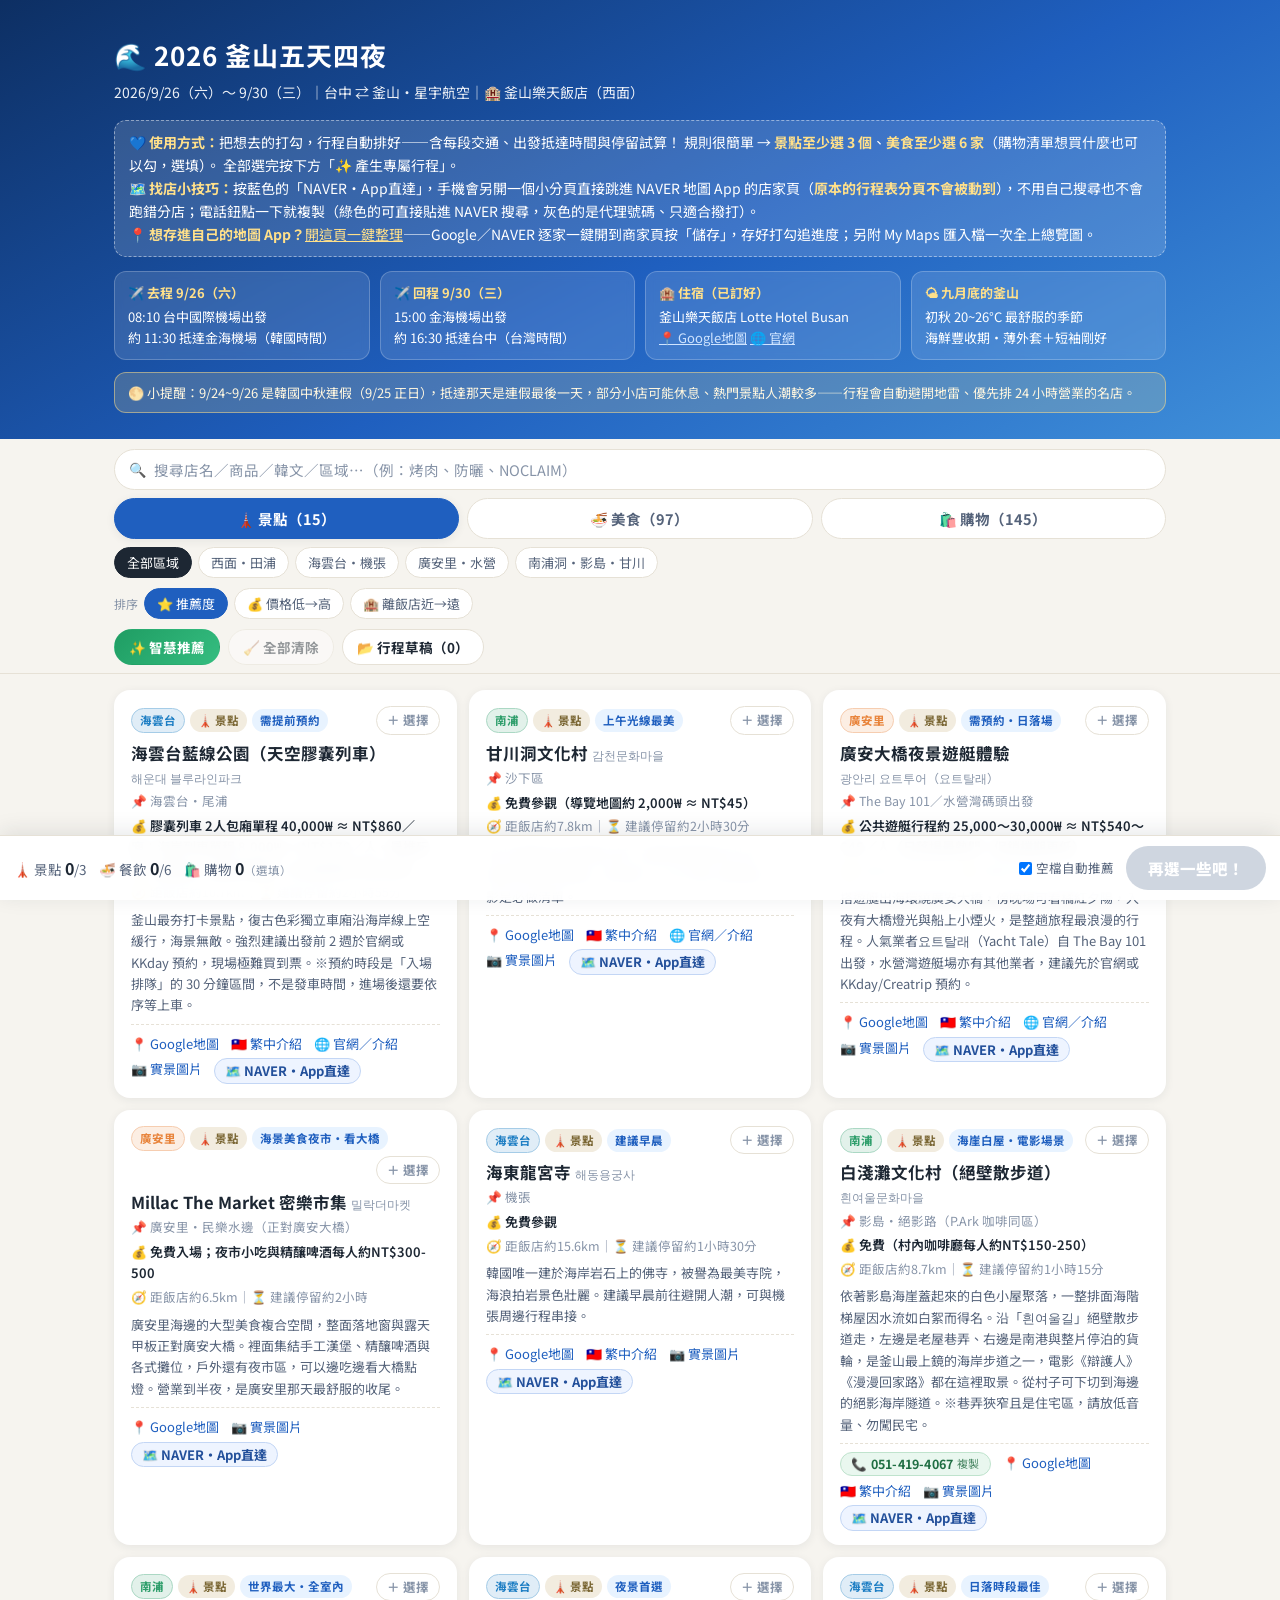
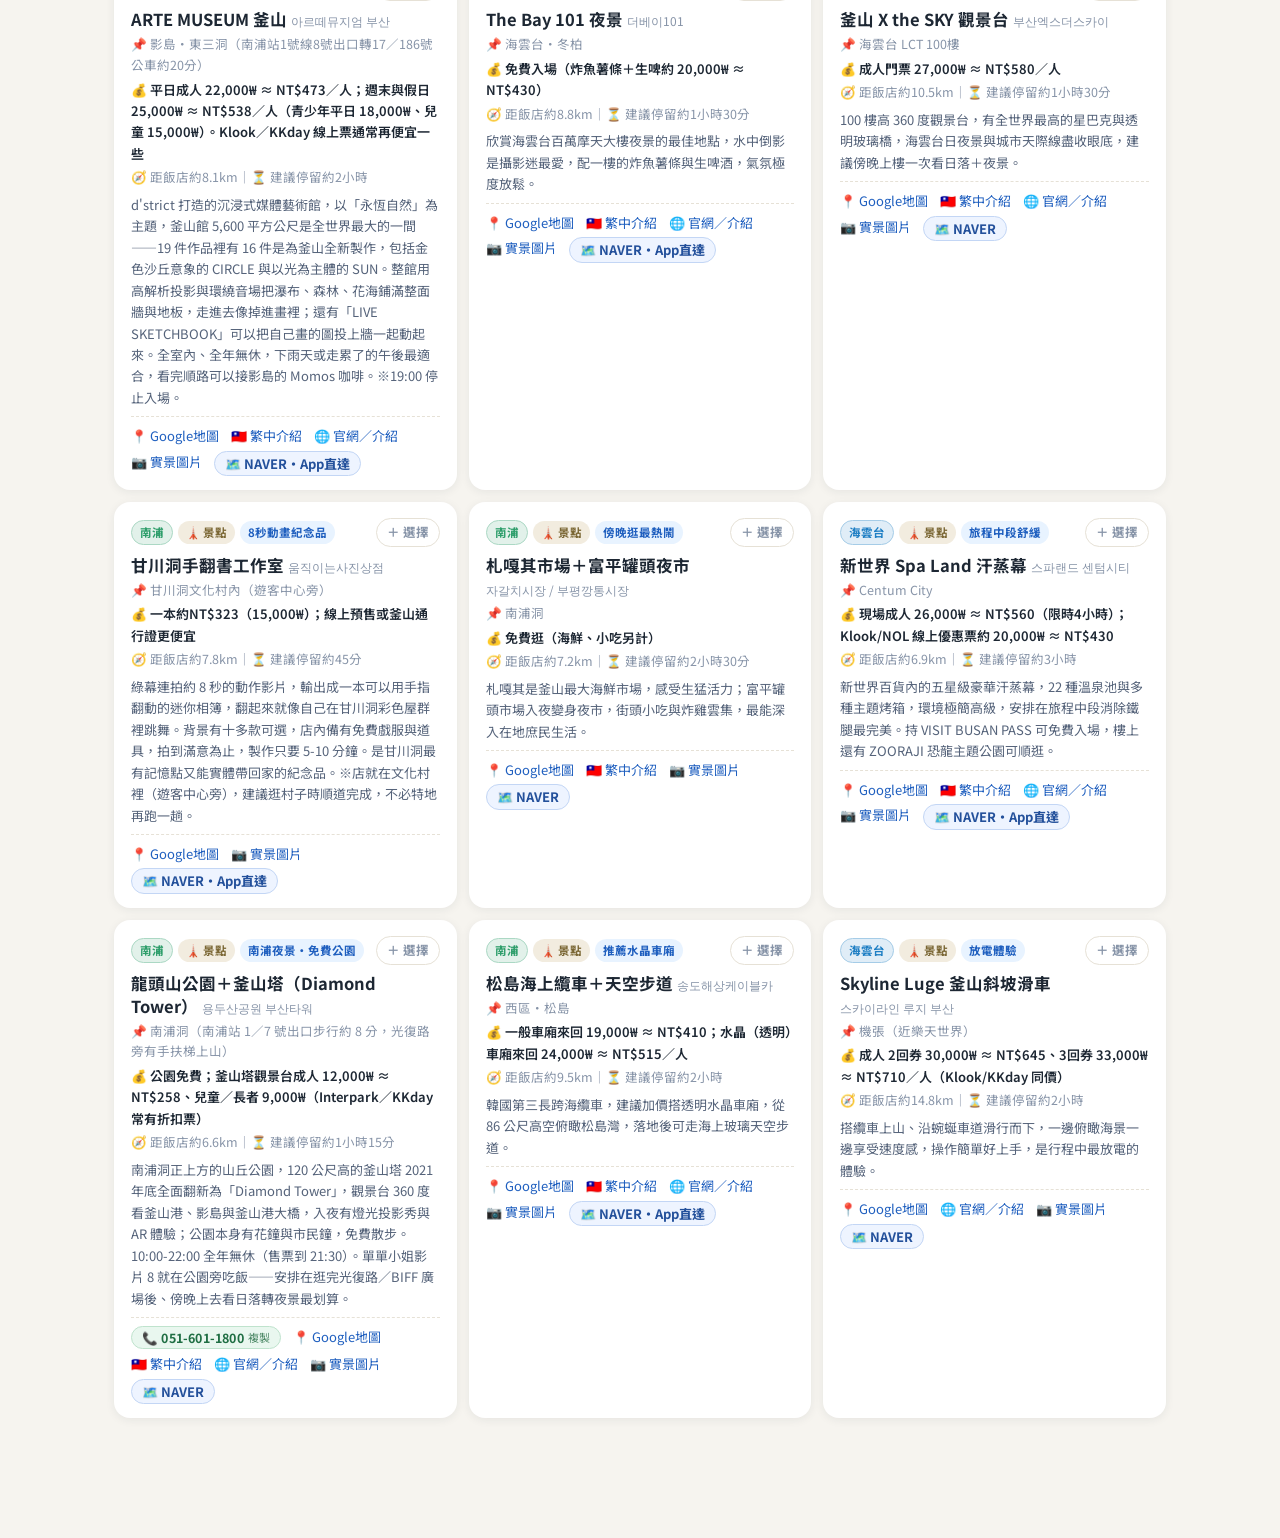
==== index.html @ a5c70f09 "存地圖頁改以「清單存法」為主軸；My Maps CSV 加商家頁直達連結欄 - 使用者實測回饋：My Maps 釘子只是座標點，點開只有資料欄、看不到商家資訊 - Google 區塊重排：A=清單存法" ====
<!DOCTYPE html>
<html lang="zh-Hant">
<head>
<meta charset="UTF-8">
<meta name="viewport" content="width=device-width, initial-scale=1.0, viewport-fit=cover">
<!-- 首頁本身不要被快取，否則手機會一直開到舊版（資源檔靠 ?v= 版本號快取即可） -->
<meta http-equiv="Cache-Control" content="no-cache, no-store, must-revalidate">
<meta http-equiv="Pragma" content="no-cache">
<meta http-equiv="Expires" content="0">
<title>2026 釜山五天四夜｜客製行程規劃</title>
<meta name="description" content="勾選想去的景點與美食，自動排出專屬的釜山五天四夜行程。2026/9/26-9/30，入住釜山樂天飯店。">
<meta property="og:title" content="2026 釜山五天四夜｜客製行程規劃">
<meta property="og:description" content="兩人同行：勾選 3 個以上景點＋6 家以上美食，一鍵產生含交通與時間試算的客製行程表">
<link rel="icon" href="data:image/svg+xml,<svg xmlns=%22http://www.w3.org/2000/svg%22 viewBox=%220 0 100 100%22><text y=%22.9em%22 font-size=%2290%22>🌊</text></svg>">
<link rel="preconnect" href="https://fonts.googleapis.com">
<link rel="preconnect" href="https://fonts.gstatic.com" crossorigin>
<link href="https://fonts.googleapis.com/css2?family=Noto+Sans+TC:wght@400;500;700;900&display=swap" rel="stylesheet">
<link rel="stylesheet" href="assets/style.css?v=20260918a">
</head>
<body>

<!-- ══════════ 勾選頁 ══════════ -->
<div id="pick">
  <header class="hero">
    <div class="wrap">
      <h1>🌊 2026 釜山五天四夜</h1>
      <div class="sub">2026/9/26（六）～ 9/30（三）｜台中 ⇄ 釜山・星宇航空｜🏨 釜山樂天飯店（西面）</div>
      <div class="howto">
        💙 <b>使用方式：</b>把想去的打勾，行程自動排好——含每段交通、出發抵達時間與停留試算！
        規則很簡單 → <b>景點至少選 3 個</b>、<b>美食至少選 6 家</b>（購物清單想買什麼也可以勾，選填）。
        全部選完按下方「✨ 產生專屬行程」。
        <br>🗺️ <b>找店小技巧：</b>按藍色的「NAVER・App直達」，手機會另開一個小分頁直接跳進 NAVER 地圖 App 的店家頁（<b>原本的行程表分頁不會被動到</b>），不用自己搜尋也不會跑錯分店；電話鈕點一下就複製（綠色的可直接貼進 NAVER 搜尋，灰色的是代理號碼、只適合撥打）。
        <br>📍 <b>想存進自己的地圖 App？</b><a href="savelist.html" style="color:#ffe08a;text-decoration:underline">開這頁一鍵整理</a>——Google／NAVER 逐家一鍵開到商家頁按「儲存」，存好打勾追進度；另附 My Maps 匯入檔一次全上總覽圖。
      </div>
      <div class="info-cards">
        <div class="ic"><div class="ic-t">✈️ 去程 9/26（六）</div>08:10 台中國際機場出發<br>約 11:30 抵達金海機場（韓國時間）</div>
        <div class="ic"><div class="ic-t">✈️ 回程 9/30（三）</div>15:00 金海機場出發<br>約 16:30 抵達台中（台灣時間）</div>
        <div class="ic"><div class="ic-t">🏨 住宿（已訂好）</div>釜山樂天飯店 Lotte Hotel Busan<br>
          <a href="https://www.google.com/maps/search/?api=1&query=%EB%A1%AF%EB%8D%B0%ED%98%B8%ED%85%94%20%EB%B6%80%EC%82%B0" target="_blank" rel="noopener">📍 Google地圖</a>
          <a href="https://www.lottehotel.com/busan-hotel/" target="_blank" rel="noopener">🌐 官網</a></div>
        <div class="ic"><div class="ic-t">🌤 九月底的釜山</div>初秋 20~26°C 最舒服的季節<br>海鮮豐收期・薄外套＋短袖剛好</div>
      </div>
      <div class="holiday-banner">🌕 小提醒：9/24~9/26 是韓國中秋連假（9/25 正日），抵達那天是連假最後一天，部分小店可能休息、熱門景點人潮較多——行程會自動避開地雷、優先排 24 小時營業的名店。</div>
    </div>
  </header>

  <div class="controls">
    <div class="wrap">
      <div id="searchrow">
        <span class="s-ico">🔍</span>
        <input id="searchBox" type="text" autocomplete="off" placeholder="搜尋店名／商品／韓文／區域…（例：烤肉、防曬、NOCLAIM）">
        <button id="searchClear" class="s-clear" style="display:none" aria-label="清除搜尋">✕</button>
      </div>
      <div id="tabs"></div>
      <button id="filterToggle" aria-expanded="false">🎛 篩選與排序 ▼</button>
      <div id="filterwrap">
        <div id="subchips"></div>
        <div id="storechips"></div>
        <div id="regionchips"></div>
        <div id="sortrow"></div>
        <div id="toolrow"></div>
      </div>
    </div>
  </div>

  <div class="wrap"><div id="draftpanel"></div></div>

  <main class="wrap">
    <div id="grid"></div>
  </main>

  <div id="bar"></div>
</div>

<!-- ══════════ 結果頁 ══════════ -->
<div id="result" style="display:none">
  <div class="wrap" id="result-inner"></div>
</div>

<script src="assets/data.js?v=20260918a"></script>
<script src="assets/app.js?v=20260918a"></script>
</body>
</html>
---- assets/style.css ----
/* ============================================================
   2026 釜山五天四夜 — 樣式
   ============================================================ */
:root {
  --bg: #f6f4ef;
  --card: #ffffff;
  --ink: #1d2733;
  --ink-2: #55637a;
  --ink-3: #8794a8;
  --line: #e6e1d6;
  --ocean: #1f5fbf;
  --ocean-deep: #10386e;
  --coral: #ff6b5e;
  --sun: #f5a623;
  --ok: #1f9d63;
  --warn: #d24545;
  --radius: 16px;
  --shadow: 0 2px 10px rgba(29, 39, 51, .07);
}
* { box-sizing: border-box; margin: 0; padding: 0; }
html { -webkit-text-size-adjust: 100%; }
body {
  font-family: "Noto Sans TC", "PingFang TC", "Microsoft JhengHei", -apple-system, sans-serif;
  background: var(--bg); color: var(--ink);
  line-height: 1.65; font-size: 15px;
}
a { color: var(--ocean); text-decoration: none; }
a:hover { text-decoration: underline; }
button { font-family: inherit; cursor: pointer; }
small { color: var(--ink-3); font-weight: 400; }

.wrap { max-width: 1080px; margin: 0 auto; padding: 0 14px; }

/* ── Hero ───────────────────────── */
.hero {
  background: linear-gradient(152deg, #0d2f63 0%, #1f5fbf 55%, #3f8fd9 100%);
  color: #fff; padding: 34px 0 26px; position: relative; overflow: hidden;
}
.hero::after {
  content: ''; position: absolute; inset: auto -10% -55% -10%; height: 90px;
  background: radial-gradient(60% 100% at 50% 0, rgba(255,255,255,.16), transparent 70%);
}
.hero h1 { font-size: 26px; letter-spacing: 1px; margin-bottom: 4px; }
.hero .sub { opacity: .92; font-size: 14px; margin-bottom: 16px; }
.hero .howto {
  background: rgba(255,255,255,.14); border: 1px dashed rgba(255,255,255,.45);
  border-radius: 12px; padding: 10px 14px; font-size: 14px; margin-bottom: 14px;
}
.hero .howto b { color: #ffe08a; }
.info-cards { display: grid; grid-template-columns: repeat(auto-fit, minmax(215px, 1fr)); gap: 10px; }
.ic {
  background: rgba(255,255,255,.12); border: 1px solid rgba(255,255,255,.22);
  border-radius: 12px; padding: 10px 13px; font-size: 13px; backdrop-filter: blur(4px);
}
.ic .ic-t { font-weight: 700; font-size: 13px; color: #ffe08a; margin-bottom: 2px; }
.ic a { color: #cfe4ff; text-decoration: underline; }
.holiday-banner {
  margin-top: 12px; background: rgba(255, 224, 138, .18); border: 1px solid rgba(255, 224, 138, .5);
  border-radius: 12px; padding: 9px 13px; font-size: 13px; color: #fff7e0;
}

/* ── Tabs / Chips ───────────────── */
.controls { position: sticky; top: 0; z-index: 30; background: var(--bg); padding: 10px 0 8px; border-bottom: 1px solid var(--line); }
#tabs { display: flex; gap: 8px; margin-bottom: 8px; }
.tab {
  flex: 1; border: 1.5px solid var(--line); background: var(--card); border-radius: 999px;
  padding: 9px 8px; font-size: 14.5px; font-weight: 700; color: var(--ink-2); transition: .15s;
}
.tab.on { background: var(--ocean); border-color: var(--ocean); color: #fff; box-shadow: var(--shadow); }
#subchips, #regionchips { display: flex; gap: 6px; overflow-x: auto; padding-bottom: 4px; scrollbar-width: none; }
#subchips::-webkit-scrollbar, #regionchips::-webkit-scrollbar { display: none; }
/* 門市列：換行全顯示（預設前 8 間＋更多門市展開），不再橫向捲動 */
#storechips { display: flex; flex-wrap: wrap; gap: 6px; padding-bottom: 4px; margin-top: 6px; align-items: center; }
#storechips .sortlab { flex: none; }
.chip.stc.on { background: var(--ocean); border-color: var(--ocean); color: #fff; }
.chip.stc.more { border-style: dashed; color: var(--ocean); background: #f2f7ff; }

/* 篩選摺疊鈕：桌面隱藏（篩選列全展開）、手機顯示 */
#filterToggle { display: none; }

/* 關鍵字搜尋框 */
#searchrow {
  display: flex; align-items: center; gap: 8px; margin-bottom: 8px;
  background: var(--card); border: 1.5px solid var(--line); border-radius: 999px; padding: 8px 14px;
}
#searchrow:focus-within { border-color: var(--ocean); box-shadow: 0 0 0 3px rgba(31,95,191,.12); }
#searchrow .s-ico { flex: none; font-size: 14px; }
#searchBox { flex: 1; border: none; outline: none; background: transparent; font-family: inherit; font-size: 14.5px; color: var(--ink); min-width: 0; }
#searchBox::placeholder { color: var(--ink-3); }
.s-clear { flex: none; border: none; background: #eef1f6; border-radius: 999px; width: 24px; height: 24px; font-size: 12px; color: var(--ink-2); line-height: 1; }
.s-clear:hover { background: var(--warn); color: #fff; }
#regionchips { margin-top: 6px; }
.chip {
  white-space: nowrap; border: 1px solid var(--line); background: var(--card); color: var(--ink-2);
  border-radius: 999px; padding: 5px 12px; font-size: 13px; transition: .15s;
}
.chip.on { background: var(--ink); color: #fff; border-color: var(--ink); }
.chip.rg.on { background: var(--c, var(--ink)); border-color: var(--c, var(--ink)); }

/* ── 卡片 ───────────────────────── */
#grid { display: grid; grid-template-columns: repeat(auto-fill, minmax(300px, 1fr)); gap: 12px; padding: 16px 0 120px; }
.empty { grid-column: 1/-1; text-align: center; color: var(--ink-3); padding: 40px 0; }
.card {
  background: var(--card); border: 2px solid transparent; border-radius: var(--radius);
  padding: 14px 15px 12px; box-shadow: var(--shadow); cursor: pointer; transition: .16s;
  position: relative;
}
.card:hover { transform: translateY(-2px); box-shadow: 0 6px 18px rgba(29,39,51,.12); }
.card.on { border-color: var(--coral); background: #fff8f4; }
.card h3 { font-size: 16.5px; margin: 7px 0 2px; line-height: 1.4; }
.card h3 small { font-size: 12px; display: inline-block; }
.card .desc { font-size: 13px; color: var(--ink-2); margin: 6px 0 4px; }
.card-head { display: flex; flex-wrap: wrap; gap: 5px; align-items: center; }
.tick {
  margin-left: auto; font-size: 12.5px; font-weight: 700; color: var(--ink-3);
  border: 1.5px solid var(--line); padding: 3px 10px; border-radius: 999px; transition: .15s;
}
.card.on .tick { background: var(--coral); border-color: var(--coral); color: #fff; }
.badge {
  display: inline-block; font-size: 11.5px; font-weight: 700; padding: 2px 8px; border-radius: 999px;
  background: #eef1f6; color: var(--ink-2);
}
.badge.cluster { background: color-mix(in srgb, var(--c) 14%, #fff); color: var(--c); border: 1px solid color-mix(in srgb, var(--c) 40%, #fff); }
.badge.cat { background: #f2ecdf; color: #7a6633; }
.badge.tag { background: #e8f3ff; color: #1f5fbf; }
.badge.ok { background: #e6f6ee; color: var(--ok); }
.badge.note { background: #fff4e0; color: #a06b12; }
.badge.warn { background: #fdeaea; color: var(--warn); }
.badge.sug { background: #fff1d6; color: #9a6b00; border: 1px dashed #d9a94b; }
.badge.free { background: #e6f6ee; color: var(--ok); }
.meta { font-size: 13px; color: var(--ink); margin-top: 3px; font-weight: 600; }
.meta.sub { color: var(--ink-3); font-weight: 400; font-size: 12.5px; }
.links { display: flex; flex-wrap: wrap; gap: 4px 12px; margin-top: 8px; padding-top: 8px; border-top: 1px dashed var(--line); font-size: 13px; }

/* ── 底部固定列 ─────────────────── */
#bar {
  position: fixed; left: 0; right: 0; bottom: 0; z-index: 50;
  background: rgba(255,255,255,.96); backdrop-filter: blur(8px);
  border-top: 1px solid var(--line); box-shadow: 0 -4px 20px rgba(29,39,51,.10);
  padding: 10px 14px calc(10px + env(safe-area-inset-bottom));
  display: flex; flex-wrap: wrap; gap: 8px 14px; align-items: center; justify-content: space-between;
}
.bar-counts { display: flex; gap: 12px; font-size: 13.5px; color: var(--ink-2); flex-wrap: wrap; }
.cnt b { font-size: 16px; color: var(--ink); }
.cnt.ok { color: var(--ok); } .cnt.ok b { color: var(--ok); }
.cnt.opt i { font-style: normal; font-size: 11.5px; color: var(--ink-3); }
.bar-actions { display: flex; align-items: center; gap: 12px; margin-left: auto; }
.af { font-size: 12.5px; color: var(--ink-2); display: flex; align-items: center; gap: 4px; white-space: nowrap; }
.gen {
  background: linear-gradient(135deg, var(--coral), #ff8f5e); color: #fff; border: none;
  font-size: 15.5px; font-weight: 800; padding: 11px 22px; border-radius: 999px;
  box-shadow: 0 4px 14px rgba(255,107,94,.4); transition: .15s;
}
.gen:disabled { background: #cfd6e0; box-shadow: none; cursor: not-allowed; }
.gen:not(:disabled):hover { transform: translateY(-1px); }

/* ── 結果頁 ─────────────────────── */
#result { padding-bottom: 60px; }
.r-head { padding: 26px 0 6px; }
.r-head h1 { font-size: 24px; margin: 10px 0 2px; }
.r-sub { color: var(--ink-2); font-size: 14px; margin-bottom: 14px; }
.back {
  background: var(--card); border: 1.5px solid var(--line); border-radius: 999px;
  padding: 7px 16px; font-size: 13.5px; font-weight: 700; color: var(--ink-2);
}
.share-note { margin-top: 8px; font-size: 13px; color: var(--ocean); background: #e8f3ff; border-radius: 10px; padding: 7px 12px; display: inline-block; }
.summary-cards { display: grid; grid-template-columns: repeat(auto-fit, minmax(220px, 1fr)); gap: 10px; margin-bottom: 12px; }
.sc { background: var(--card); border-radius: 12px; box-shadow: var(--shadow); padding: 12px 14px; font-size: 13px; color: var(--ink-2); }
.sc .sc-t { font-weight: 800; color: var(--ink); margin-bottom: 3px; }
.sc.cost { background: linear-gradient(135deg, #10386e, #1f5fbf); color: #dbe9ff; }
.sc.cost .sc-t { color: #ffe08a; }
.sc.cost .big { font-size: 24px; font-weight: 800; color: #fff; }
.sc.cost .sub { font-size: 12px; opacity: .85; }
.ov-wrap { font-size: 13px; background: var(--card); border-radius: 12px; padding: 10px 14px; box-shadow: var(--shadow); margin-bottom: 12px; }
.ov { display: inline-block; margin: 2px 8px 2px 0; color: var(--ink-2); }
.ov.in { color: var(--ok); }
.ov.out { color: #a06b12; }
.r-actions { display: flex; flex-wrap: wrap; gap: 8px; margin: 4px 0 18px; }
.r-actions button {
  border: none; border-radius: 999px; padding: 10px 18px; font-size: 14px; font-weight: 700;
  background: var(--ink); color: #fff; box-shadow: var(--shadow); transition: .15s;
}
.r-actions button:nth-child(2) { background: var(--ocean); }
.r-actions button:nth-child(3) { background: var(--card); color: var(--ink); border: 1.5px solid var(--line); }
.r-actions button.done { background: var(--ok); }
.r-actions a.r-abtn {
  border-radius: 999px; padding: 10px 18px; font-size: 14px; font-weight: 700;
  background: #e8f9ef; color: #0b8a43; border: 1.5px solid #b5e6c8; box-shadow: var(--shadow);
}
.r-actions a.r-abtn:hover { text-decoration: none; background: #d8f3e3; }

.day { background: var(--card); border-radius: var(--radius); box-shadow: var(--shadow); padding: 18px; margin-bottom: 18px; border-top: 5px solid var(--c, var(--ocean)); }
.day-head { display: flex; gap: 14px; align-items: center; margin-bottom: 10px; flex-wrap: wrap; }
.day-swap { margin-left: auto; display: flex; align-items: center; gap: 6px; flex-wrap: wrap; }
.day-swap > span { font-size: 11.5px; color: var(--ink-3); white-space: nowrap; }
.day-swap button {
  border: 1px solid var(--line); background: #fff; color: var(--ink-2); cursor: pointer;
  border-radius: 999px; padding: 5px 11px; font-size: 12px; font-weight: 700; white-space: nowrap;
  display: inline-flex; align-items: center; gap: 5px; line-height: 1.2;
}
.day-swap button small { font-weight: 500; font-size: 11px; color: var(--ink-3); }
.day-swap button:hover { border-color: var(--c, var(--ocean)); color: var(--c, var(--ocean)); background: #f7fbff; }
.day-swap button:hover small { color: inherit; opacity: .75; }
@media (max-width: 640px) {
  .day-swap { margin-left: 0; width: 100%; }
  .day-swap button { padding: 7px 13px; }      /* 手機加大點擊面積 */
  .day-swap button small { display: none; }
}
@media print { .day-swap { display: none; } }
.day-no {
  background: var(--c, var(--ocean)); color: #fff; font-weight: 800; border-radius: 12px;
  padding: 8px 12px; font-size: 15px; white-space: nowrap;
}
.day-head h2 { font-size: 18px; line-height: 1.35; }
.day-cl { font-size: 12.5px; color: var(--ink-3); }
.tip { background: #f4f7fb; border-radius: 10px; padding: 8px 12px; font-size: 12.8px; color: var(--ink-2); margin: 8px 0; }
.tip.holiday { background: #fff7e0; color: #8a6200; }
.tip.customs { background: #fdeaea; color: #8c2f2f; }
.timeline { margin-top: 6px; }
.entry { display: flex; gap: 12px; padding: 11px 0; border-bottom: 1px dashed var(--line); }
.entry:last-child { border-bottom: none; }
.entry .t { min-width: 64px; text-align: center; }
.clock { display: block; font-weight: 800; font-size: 14.5px; color: var(--c, var(--ocean)); }
.slotlab { display: block; font-size: 11px; color: var(--ink-3); }
.entry.fixed .e-name { color: var(--ink-2); }
.e-name { font-weight: 700; font-size: 15px; }
.e-meta { font-size: 13px; color: var(--ink-2); margin-top: 2px; }
.e-meta.sub { color: var(--ink-3); font-size: 12.5px; }
.e-desc { font-size: 12.8px; color: var(--ink-2); margin-top: 3px; }
.e-body { flex: 1; }
.e-body .links { margin-top: 6px; padding-top: 6px; }
.backup { background: #faf7ef; border: 1px dashed #d9cfae; border-radius: 12px; padding: 10px 13px; font-size: 13px; margin-top: 10px; }
.bk-item { padding: 6px 0; border-bottom: 1px dashed var(--line); }
.bk-item:last-child { border-bottom: none; }
.bk-item .links { border-top: none; padding-top: 2px; margin-top: 2px; }

.shoplist { background: var(--card); border-radius: var(--radius); box-shadow: var(--shadow); padding: 18px; margin-bottom: 18px; border-top: 5px solid var(--sun); }
.shoplist h2 { font-size: 18px; margin-bottom: 6px; }
.shoplist .hint { font-size: 12.8px; color: var(--ink-2); background: #f4f7fb; border-radius: 10px; padding: 8px 12px; margin-bottom: 8px; }
.shop-group h3 { font-size: 14.5px; margin: 12px 0 4px; color: var(--ocean-deep); }
.shop-item { display: flex; flex-wrap: wrap; justify-content: space-between; gap: 4px 14px; padding: 8px 0; border-bottom: 1px dashed var(--line); font-size: 14px; }
.shop-item .links { border-top: none; padding-top: 2px; margin-top: 2px; }
.r-foot { margin-top: 4px; }

/* ── RWD ────────────────────────── */
@media (max-width: 640px) {
  .hero h1 { font-size: 22px; }
  #grid { grid-template-columns: 1fr; }
  .bar-actions { width: 100%; justify-content: space-between; margin-left: 0; }
  .entry .t { min-width: 54px; }
  .day { padding: 14px; }

  /* 手機：置頂區只留「搜尋＋分頁＋篩選鈕」，篩選列收進抽屜 */
  .tab { font-size: 13px; padding: 8px 4px; white-space: nowrap; }
  #filterToggle {
    display: block; width: 100%; margin-top: 8px;
    border: 1.5px solid var(--line); background: var(--card); border-radius: 999px;
    padding: 8px 12px; font-size: 13.5px; font-weight: 700; color: var(--ink-2); text-align: center;
  }
  .controls.fopen #filterToggle { background: var(--ink); border-color: var(--ink); color: #fff; }
  #filterwrap { display: none; }
  .controls.fopen #filterwrap { display: block; padding-top: 4px; }

  /* 手機：門市列恢復單行手指滑動（觸控滑動很順，不佔畫面） */
  #storechips { flex-wrap: nowrap; overflow-x: auto; scrollbar-width: none; }
  #storechips::-webkit-scrollbar { display: none; }
  #searchrow { padding: 7px 12px; }
}

/* ── v3：排序列 ─────────────────── */
#sortrow { display: flex; align-items: center; gap: 6px; overflow-x: auto; margin-top: 6px; padding-bottom: 2px; scrollbar-width: none; }
#sortrow::-webkit-scrollbar { display: none; }
.sortlab { font-size: 12px; color: var(--ink-3); white-space: nowrap; }
.chip.sort.on { background: var(--ocean); border-color: var(--ocean); color: #fff; }

/* ── v4：工具列（智慧推薦／全部清除／草稿） ── */
#toolrow { display: flex; gap: 8px; flex-wrap: wrap; margin-top: 8px; }
.tool {
  border: 1.5px solid var(--line); background: var(--card); color: var(--ink);
  border-radius: 999px; padding: 7px 14px; font-size: 13.5px; font-weight: 700; transition: .15s;
}
.tool:hover:not(:disabled) { transform: translateY(-1px); box-shadow: var(--shadow); }
.tool.go { background: linear-gradient(135deg, #1f9d63, #35bd80); border-color: transparent; color: #fff; }
.tool.on { background: var(--ink); border-color: var(--ink); color: #fff; }
.tool:disabled { opacity: .45; cursor: not-allowed; }

/* ── v4：同品牌分店提示 ───────────── */
.branchline { color: #1f7fc4 !important; background: #eef6fd; border-radius: 8px; padding: 3px 8px; margin-top: 4px; }
.warnline { color: #8a6200; background: #fff7e0; border-radius: 8px; padding: 3px 8px; margin-top: 4px; font-size: 12.3px; }

/* ── v4：行程草稿面板 ─────────────── */
#draftpanel { margin-top: 12px; }
.draft-wrap { background: var(--card); border-radius: var(--radius); box-shadow: var(--shadow); padding: 12px 14px; border-left: 4px solid var(--ocean); }
.draft-head { display: flex; align-items: center; gap: 10px; flex-wrap: wrap; margin-bottom: 6px; }
.d-hint { font-size: 11.5px; color: var(--ink-3); flex: 1 1 240px; }
.draft { display: flex; align-items: center; gap: 10px; flex-wrap: wrap; padding: 9px 0; border-top: 1px dashed var(--line); }
.draft.on { background: #f2f8ff; border-radius: 10px; padding-left: 8px; padding-right: 8px; }
.d-main { flex: 1 1 220px; font-size: 14px; }
.d-main small { color: var(--ink-3); font-size: 11.5px; margin-left: 4px; }
.d-sum { font-size: 12.3px; color: var(--ink-2); margin-top: 2px; }
.d-act { display: flex; gap: 5px; flex-wrap: wrap; }
.d-empty { font-size: 12.8px; color: var(--ink-3); padding: 10px 0 4px; }
.mini {
  border: 1.5px solid var(--line); background: #fff; color: var(--ink-2);
  border-radius: 999px; padding: 4px 11px; font-size: 12.3px; font-weight: 700; transition: .15s;
}
.mini:hover { border-color: var(--ocean); color: var(--ocean); }
.mini.go { background: var(--ocean); border-color: var(--ocean); color: #fff; }
.mini.del:hover { border-color: var(--warn); color: var(--warn); }

/* ── v4：浮動提示 ───────────────── */
#toast {
  position: fixed; left: 50%; bottom: 96px; transform: translate(-50%, 14px);
  background: rgba(24, 33, 46, .95); color: #fff; font-size: 13.5px; font-weight: 600;
  padding: 11px 18px; border-radius: 12px; max-width: min(560px, calc(100vw - 28px));
  box-shadow: 0 8px 28px rgba(0,0,0,.28); z-index: 80; text-align: center;
  opacity: 0; pointer-events: none; transition: opacity .2s, transform .2s;
}
#toast.show { opacity: 1; transform: translate(-50%, 0); }

/* ── v3：時間軸交通／自由時間／回飯店列 ── */
.entry.trans, .entry.free { padding: 4px 0; border-bottom: none; }
.trans-body, .free-body { font-size: 12.5px; color: var(--ink-2); background: #eef4fb; border-radius: 9px; padding: 5px 10px; }
.trans-body b { color: var(--ocean-deep); font-weight: 700; }
.free-body { background: #eff8f1; color: #2c7a52; }
.clock.sm { display: block; font-size: 12.5px; font-weight: 700; color: var(--ink-3); }
.entry.hotelend .e-name { color: var(--ink-2); }
.stay { color: #8a6200; background: #fff4d6; border-radius: 999px; padding: 1px 8px; font-size: 11.5px; font-weight: 700; white-space: nowrap; }

/* ── v3：行程內採購站 ───────────── */
.entry.storestop .e-body { background: #fffaf0; border: 1px dashed #e3c98b; border-radius: 12px; padding: 9px 12px; }
.store-items { display: flex; flex-wrap: wrap; gap: 4px 8px; margin-top: 6px; }
.store-items span, .store-items button.pi { font-size: 12.5px; color: var(--ink-2); background: #fff; border: 1px solid var(--line); border-radius: 8px; padding: 2px 8px; }
.store-items button.pi { cursor: pointer; font-family: inherit; line-height: 1.5; transition: .12s; }
.store-items button.pi:hover { border-color: var(--ocean); color: var(--ocean); }
.store-items button.pi.on { background: var(--ocean); border-color: var(--ocean); color: #fff; }
.pi-panel { margin-top: 6px; }
.pi-card { background: #fff; border: 1px solid #cfe0f2; border-left: 4px solid var(--ocean); border-radius: 10px; padding: 9px 12px; font-size: 12.8px; line-height: 1.7; color: var(--ink-2); }
.pi-head { display: flex; flex-wrap: wrap; align-items: center; gap: 6px; font-size: 13.5px; color: var(--ink); }
.pi-price { color: #8a5a00; font-weight: 700; margin-top: 2px; }
.pi-buy { color: var(--ink-3); font-size: 12px; }
.pi-card .links { margin-top: 5px; }
@media print { .pi-panel { display: none !important; } .store-items button.pi { border-color: #ccc; color: #333; background: #fff; } }
.store-note { font-size: 12px; color: #a06b12; margin-top: 5px; }
.store-b { margin-top: 10px; padding-top: 8px; border-top: 1px dashed #e3c98b; }
.store-b:first-of-type { margin-top: 4px; padding-top: 0; border-top: none; }
.store-b > b { font-size: 14px; }

/* ── v3：版本列 ─────────────────── */
.ver-wrap { font-size: 13px; background: var(--card); border-radius: 12px; padding: 10px 14px; box-shadow: var(--shadow); margin-bottom: 12px; }
.ver { display: inline-flex; align-items: center; gap: 6px; margin: 3px 8px 3px 0; border: 1.5px solid var(--line); border-radius: 999px; padding: 4px 11px; cursor: pointer; color: var(--ink-2); background: #fff; transition: .15s; }
.ver small { color: var(--ink-3); font-size: 11px; }
.ver.on { border-color: var(--ocean); background: #e8f3ff; color: var(--ocean-deep); }
.ver .vx, .ver .vr { font-style: normal; font-size: 11px; color: var(--ink-3); padding: 0 2px; }
.ver .vx:hover { color: var(--warn); }
.ver .vr:hover { color: var(--ocean); }
.ver-hint { font-size: 11.5px; color: var(--ink-3); display: block; margin-top: 4px; }

/* ── v3：Google 試算表彈窗 ──────── */
.modal-mask { position: fixed; inset: 0; background: rgba(20, 28, 40, .5); z-index: 90; overflow: auto; padding: 16px; }
.modal { background: var(--card); max-width: 600px; margin: 6vh auto; border-radius: 16px; padding: 20px; position: relative; box-shadow: 0 12px 40px rgba(0, 0, 0, .25); }
.modal h3 { margin-bottom: 8px; }
.m-close { position: absolute; top: 12px; right: 14px; border: none; background: #eef1f6; border-radius: 999px; width: 30px; height: 30px; font-size: 14px; }
.m-hint { font-size: 13px; color: var(--ink-2); margin: 8px 0 6px; }
.m-btn { border: 1.5px solid var(--line); background: #fff; border-radius: 999px; padding: 8px 16px; font-size: 13.5px; font-weight: 700; color: var(--ink); margin-top: 4px; }
.m-btn.go { background: var(--ok); border-color: var(--ok); color: #fff; }
.m-btn.done { background: var(--ok); border-color: var(--ok); color: #fff; }
.m-row { display: flex; gap: 8px; flex-wrap: wrap; }
.modal input { width: 100%; border: 1.5px solid var(--line); border-radius: 10px; padding: 9px 12px; font-size: 13px; margin-top: 4px; font-family: inherit; }
.modal hr { border: none; border-top: 1px dashed var(--line); margin: 14px 0; }
.modal details { margin-top: 10px; font-size: 13px; }
.modal summary { cursor: pointer; font-weight: 700; color: var(--ocean-deep); }
.modal ol { padding-left: 20px; margin: 8px 0; color: var(--ink-2); font-size: 12.8px; }
.modal pre { background: #10233f; color: #cfe4ff; border-radius: 10px; padding: 12px; font-size: 11.5px; overflow-x: auto; margin: 6px 0; }
.gs-status { font-size: 13px; margin-top: 8px; color: var(--ink-2); min-height: 18px; }
.r-actions button.gsbtn { background: #1f9d63; }

/* ── 列印 ───────────────────────── */
@media print {
  body { background: #fff; font-size: 12px; }
  .no-print, #bar, .controls, #pick, .modal-mask, #draftpanel, #toast { display: none !important; }
  #result { display: block !important; }
  .day, .shoplist, .sc, .ov-wrap { box-shadow: none; border: 1px solid #ddd; break-inside: avoid; }
  .entry.trans, .entry.free, .entry.storestop { break-inside: avoid; }
  .links a { color: #333; }
  .hero { display: none; }
}

/* ── v5：行程手動調整列 ───────────── */
.e-edit { display: flex; flex-wrap: wrap; align-items: center; gap: 5px; margin-top: 8px; padding-top: 7px; border-top: 1px dashed var(--line); }
.ed-lab { font-size: 11.5px; color: var(--ink-3); margin-right: 2px; }
.ed {
  border: 1.5px solid var(--line); background: #fff; color: var(--ink-2);
  border-radius: 999px; padding: 3px 10px; font-size: 12px; font-weight: 700; transition: .15s;
}
.ed:hover:not(:disabled) { border-color: var(--ocean); color: var(--ocean); }
.ed:disabled { opacity: .35; cursor: not-allowed; }
.ed.del:hover { border-color: var(--warn); color: var(--warn); }
.ed-sel {
  border: 1.5px solid var(--line); background: #fff; color: var(--ink-2); font-family: inherit;
  border-radius: 999px; padding: 3px 8px; font-size: 12px; font-weight: 700; cursor: pointer;
}
.ed-sel:focus { outline: none; border-color: var(--ocean); }
.ed-at { display: inline-flex; align-items: center; gap: 3px; font-size: 11.5px; color: var(--ink-3); }
.ed-time { font-family: inherit; font-size: 11.5px; padding: 2px 4px; border: 1px solid var(--line); border-radius: 7px; background: #fff; color: var(--ink); }
.ed-time:focus { outline: none; border-color: var(--ocean); }
.links a.bk { background: #fff1e8; border-color: #f0c9ad; color: #b4541b; font-weight: 700; }
.links a.bk:hover { background: #ffe4d2; border-color: #e08a4e; }
.links a.bk.nbk { background: #e8f4ec; border-color: #a9d5bd; color: #1f6e43; }
.links a.bk.nbk:hover { background: #d6ecdf; border-color: #57ab84; }
/* 人數門檻高於同行人數：淡化，避免看起來可用 */
.links a.bk.nbk.dim { background: #f3f5f4; border-color: #d8dedb; color: #7b8a83; font-weight: 500; }
.links a.bk.nbk.dim:hover { background: #eaeeec; border-color: #b6c2bc; color: #566159; }
/* ── v6：出爐／場次提醒 ── */
.batchbox { margin-top: 7px; padding: 7px 11px; border-radius: 10px; font-size: 12.8px; line-height: 1.75; }
.batchbox.ok { background: #e9f7ef; border: 1px solid #bfe3cd; color: #1f6e43; }
.batchbox.warn { background: #fff6e5; border: 1px solid #f0d4a0; color: #8a5a10; }
.batchbox b { color: inherit; }
.bt-all { display: block; margin-top: 3px; font-size: 11.5px; opacity: .85; }

/* ── v7：推薦點法（到店快速點餐） ── */
.orderbox {
  margin-top: 7px; padding: 8px 11px; border-radius: 10px;
  background: #fdf1e3; border: 1px solid #edd6b4; border-left: 4px solid var(--sun);
  font-size: 12.9px; line-height: 1.72; color: #6b4a12;
}
.orderbox > b { color: #a35c00; }
.orderbox b { color: #a35c00; }
.card .orderbox { font-size: 12.4px; padding: 7px 10px; margin: 7px 0 2px; }

/* ── v6：站內分段時刻（藍線公園膠囊去＋海岸列車回） ── */
.planbox { margin-top: 9px; padding: 9px 11px; background: #f2f8ff; border: 1px solid #cfe0f6; border-left: 4px solid var(--ocean); border-radius: 10px; }
.pl-h { font-size: 12.5px; font-weight: 700; color: var(--ocean-deep); margin-bottom: 5px; }
.pl-row { display: flex; gap: 9px; padding: 4px 0; border-top: 1px dashed #d5e3f5; }
.pl-row:first-of-type { border-top: none; }
.pl-t { flex: 0 0 92px; font-variant-numeric: tabular-nums; font-size: 12.5px; font-weight: 700; color: var(--ocean-deep); }
.pl-b { flex: 1; font-size: 13px; line-height: 1.6; }
.pl-b i { font-style: normal; font-size: 11px; color: #7b8697; margin-left: 6px; }
.pl-b em { display: block; font-style: normal; font-size: 12px; color: var(--ink-3); }
.pl-end { margin-top: 6px; padding-top: 6px; border-top: 1px solid #cfe0f6; font-size: 12.5px; font-weight: 700; color: #1f7a52; }
.pl-note { margin-top: 4px; font-size: 12px; color: var(--ink-3); }
@media (max-width: 640px) { .pl-row { flex-direction: column; gap: 1px; } .pl-t { flex: none; } }

/* ── v6：電話一鍵複製（貼到 NAVER 地圖搜尋最準） ── */
.telbtn {
  display: inline-flex; align-items: center; gap: 4px;
  font-size: 12.5px; font-weight: 700; color: #1f6e43;
  background: #e9f7ef; border: 1px solid #bfe3cd; border-radius: 999px;
  padding: 1px 10px; line-height: 1.55; letter-spacing: .2px;
}
.telbtn em { font-style: normal; font-weight: 400; font-size: 11px; color: #4f8a68; }
.telbtn:hover { background: #d9f0e2; border-color: #8fcaa8; }
.telbtn.done { background: #1f9d63; border-color: #1f9d63; color: #fff; }
.telbtn.done em { color: #fff; }
/* 代理號碼：可撥打但不適合拿去搜尋，用灰階跟「一貼就中」的綠色區隔 */
.telbtn.soft { background: #f1f3f6; border-color: #d8dee7; color: #55606e; }
.telbtn.soft em { color: #8a94a2; }
.telbtn.soft:hover { background: #e6eaf0; border-color: #b9c2cf; }
.links a.nv { background: #eef4ff; border: 1px solid #c3d6f5; border-radius: 999px; padding: 1px 10px; font-weight: 700; color: #23509b; }
.links a.nv:hover { background: #dde9ff; border-color: #8fb3ea; text-decoration: none; }
@media print { .telbtn { border: none; padding: 0; } .telbtn em { display: none; } }
.badge.hol.closed { background: #fdeaea; color: #8c2f2f; border: 1px solid #f0bcbc; }
.badge.hol.open { background: #e9f7ef; color: #1f6e43; border: 1px solid #bfe3cd; }
.badge.pin { background: #e8f0ff; color: #2b5fa8; border: 1px solid #b9cef0; }
.r-actions button.rst { background: var(--sun); color: #4a3200; }
@media print { .e-edit { display: none !important; } }
.ov-wrap.edit-hint { background: #f2f8ff; border-left: 4px solid var(--ocean); font-size: 12.8px; color: var(--ink-2); }
.ov-wrap.edit-hint b { color: var(--ocean-deep); }
/* ── v5：備選一鍵排入 ───────────── */
.bk-item { display: flex; flex-wrap: wrap; align-items: center; gap: 6px 10px; }
.bk-main { flex: 1 1 240px; }
.bk-act { display: flex; flex-wrap: wrap; gap: 5px; }
.bk-act .ed.go { background: var(--ok); border-color: var(--ok); color: #fff; }
.bk-act .ed.go:hover { filter: brightness(1.08); }
.bk-none { font-size: 11.8px; color: var(--ink-3); }
/* ── v5：新版本提示 ─────────────── */
#updbar {
  position: fixed; left: 12px; right: 12px; top: 12px; z-index: 100;
  background: #10386e; color: #fff; border-radius: 12px; padding: 10px 14px;
  display: flex; align-items: center; justify-content: space-between; gap: 10px; flex-wrap: wrap;
  font-size: 13.5px; font-weight: 600; box-shadow: 0 8px 26px rgba(0,0,0,.3);
}
#updbar button {
  border: none; background: var(--sun); color: #4a3200; font-weight: 800;
  border-radius: 999px; padding: 7px 16px; font-size: 13.5px; white-space: nowrap;
}
@media print { #updbar { display: none !important; } }

/* ── v6：當日路線圖（地理示意 ＋ 比例路線條） ── */
.routemap {
  background: linear-gradient(160deg, #f7fbff, #eef4fb);
  border: 1px solid #dbe6f5; border-radius: 14px; padding: 11px 13px; margin: 10px 0;
}
.rt-head { display: flex; align-items: center; justify-content: space-between; gap: 8px; flex-wrap: wrap; margin-bottom: 9px; }
.rt-title { font-size: 13.5px; font-weight: 800; color: var(--ocean-deep); }
.rt-legend { display: flex; gap: 10px; font-size: 11px; color: var(--ink-3); }
.rt-body { display: flex; gap: 13px; align-items: flex-start; flex-wrap: wrap; }
.rt-svg {
  width: 200px; height: auto; flex: none;
  background: #fff; border-radius: 10px; border: 1px solid #e3ecf8;
}
.rt-no { font-size: 4px; font-weight: 800; text-anchor: middle; fill: var(--c, #1f5fbf); }
.rt-km { font-size: 3.4px; font-weight: 700; text-anchor: middle; fill: #64748b; }

/* 比例路線條：段落長度＝實際距離 */
.rt-strip { flex: 1 1 300px; min-width: 0; display: flex; align-items: center; flex-wrap: wrap; gap: 3px 0; }
.rt-node {
  display: inline-flex; flex-direction: column; align-items: center; gap: 1px; flex: none;
  background: #fff; border: 1.5px solid var(--c, var(--ocean)); border-radius: 10px;
  padding: 3px 7px; font-size: 11px; color: var(--ink); max-width: 96px; text-align: center;
  opacity: 0; animation: rtPop .3s ease forwards;
}
.rt-node b { font-size: 10px; font-weight: 800; color: var(--c, var(--ocean)); line-height: 1; }
.rt-node em { font-style: normal; font-size: 9.5px; color: var(--ink-3); }
.rt-node.hotel { border-color: var(--ink); font-size: 13px; padding: 5px 8px; opacity: 1; animation: none; }
.rt-seg {
  flex: 1 1 calc(var(--w, 1) * 5px); min-width: 34px; max-width: 130px;
  height: 16px; position: relative; display: flex; align-items: center; justify-content: center;
}
.rt-seg::before {
  content: ''; position: absolute; left: 0; right: 0; top: 50%; height: 2.5px;
  background: var(--col, #c9d2e0); border-radius: 2px; transform: translateY(-50%);
}
.rt-seg i {
  position: relative; font-style: normal; font-size: 9.5px; font-weight: 700;
  color: var(--col, var(--ink-3)); background: #f4f8fd; padding: 0 3px; border-radius: 4px;
  white-space: nowrap;
}

/* 路線依序畫出來 */
.rt-line { stroke-dasharray: 200; stroke-dashoffset: 200; animation: rtDraw .55s ease forwards; }
.rt-dot { opacity: 0; animation: rtPop .3s ease forwards; transform-box: fill-box; transform-origin: center; }
@keyframes rtDraw { to { stroke-dashoffset: 0; } }
@keyframes rtPop { from { opacity: 0; transform: scale(.7); } to { opacity: 1; transform: scale(1); } }
@media (prefers-reduced-motion: reduce) {
  .rt-line { stroke-dashoffset: 0; animation: none; }
  .rt-dot, .rt-node { opacity: 1; animation: none; }
}
@media (max-width: 640px) {
  .rt-body { gap: 10px; }
  .rt-svg { width: 100%; max-width: 320px; margin: 0 auto; }
  .rt-strip { flex-basis: 100%; }
  .rt-seg { min-width: 30px; max-width: 90px; }
  .rt-node { max-width: 84px; font-size: 10.5px; }
}
@media print {
  .routemap { background: #fff; break-inside: avoid; }
  .rt-line { stroke-dashoffset: 0; animation: none; }
  .rt-dot, .rt-node { opacity: 1; animation: none; }
}
/* ── v6：空檔建議 ─────────────────── */
.gap-fill { display: flex; flex-wrap: wrap; align-items: center; gap: 5px; margin-top: 7px; }
.gf-lab { font-size: 11.5px; color: #2c7a52; font-weight: 700; }
.gap-fill .ed.go { background: #fff; border-color: #7fc4a0; color: #1f7a52; }
.gap-fill .ed.go:hover { background: #1f9d63; border-color: #1f9d63; color: #fff; }
.gap-fill .ed em { font-style: normal; opacity: .7; margin-left: 4px; font-size: 10.5px; }

/* ── v7：排不進行程的門市（頂部集中面板） ── */
.unp-wrap { margin: 10px 0; padding: 11px 13px; background: #fff8ec; border: 1px solid #f0d9a8; border-left: 5px solid #e8a13a; border-radius: 12px; scroll-margin-top: 12px; }
.unp-head { font-size: 13.5px; color: #7a5410; margin-bottom: 8px; }
.unp-list { display: grid; grid-template-columns: repeat(auto-fill, minmax(280px, 1fr)); gap: 8px; }
.unp-card { background: #fff; border: 1px solid #eadfc4; border-radius: 10px; padding: 9px 11px; scroll-margin-top: 12px; }
.unp-name { font-size: 14px; font-weight: 700; color: var(--ink); }
.unp-hours { font-size: 11.5px; font-weight: 400; color: #8a94a2; margin-left: 4px; white-space: nowrap; }
.unp-why { font-size: 12.3px; color: #a3610e; margin-top: 3px; }
.unp-items { font-size: 12.3px; color: var(--ink-3); margin-top: 3px; }
.unp-act { display: flex; flex-wrap: wrap; align-items: center; gap: 6px; margin-top: 7px; padding-top: 7px; border-top: 1px dashed #eee3ca; }
.unp-jump { font-size: 12px; color: var(--ocean); white-space: nowrap; }
.tt-link { color: inherit; font-weight: 700; text-decoration: underline; text-underline-offset: 2px; }
.shop-group { scroll-margin-top: 12px; }

/* ── v7：可折疊區塊＋快速跳日列 ── */
/* 不用 CSS smooth：長距離片段跳轉會被瀏覽器靜默取消，跳轉改由 JS 接管 */
details.ov-wrap > summary, details.unp-wrap > summary {
  cursor: pointer; list-style: none; user-select: none; display: flex; flex-wrap: wrap; align-items: center; gap: 6px;
}
details.ov-wrap > summary::-webkit-details-marker, details.unp-wrap > summary::-webkit-details-marker { display: none; }
details.ov-wrap > summary::before, details.unp-wrap > summary::before {
  content: '▸'; font-size: 12px; color: var(--ink-3); transition: transform .15s; flex: none;
}
details[open].ov-wrap > summary::before, details[open].unp-wrap > summary::before { transform: rotate(90deg); }
.sum-hint { font-style: normal; font-size: 12px; color: var(--ink-3); font-weight: 400; }
details.unp-wrap .sum-hint { color: #a3610e; }
details.ov-wrap .ov-body, details.unp-wrap .unp-list { margin-top: 8px; }
details.unp-wrap > summary { margin-bottom: 0; }

.daynav {
  position: sticky; top: 0; z-index: 40;
  display: flex; align-items: center; gap: 6px; overflow-x: auto; scrollbar-width: none;
  background: rgba(246,244,239,.94); backdrop-filter: blur(6px);
  padding: 8px 2px; margin: 4px 0 10px; border-bottom: 1px solid var(--line);
}
.daynav::-webkit-scrollbar { display: none; }
.daynav .dn-lab { flex: none; font-size: 12px; color: var(--ink-3); }
.daynav a {
  flex: none; display: inline-flex; align-items: baseline; gap: 3px;
  border: 1.5px solid var(--line); background: var(--card); border-radius: 999px;
  padding: 4px 12px; font-size: 13px; font-weight: 700; color: var(--ink-2); white-space: nowrap;
}
.daynav a:hover { border-color: var(--ocean); color: var(--ocean); text-decoration: none; }
.daynav a i { font-style: normal; font-size: 11px; font-weight: 400; color: var(--ink-3); }
.daynav .dn-top { margin-left: auto; }
.day, .shoplist { scroll-margin-top: 56px; }
#rtop { scroll-margin-top: 0; }
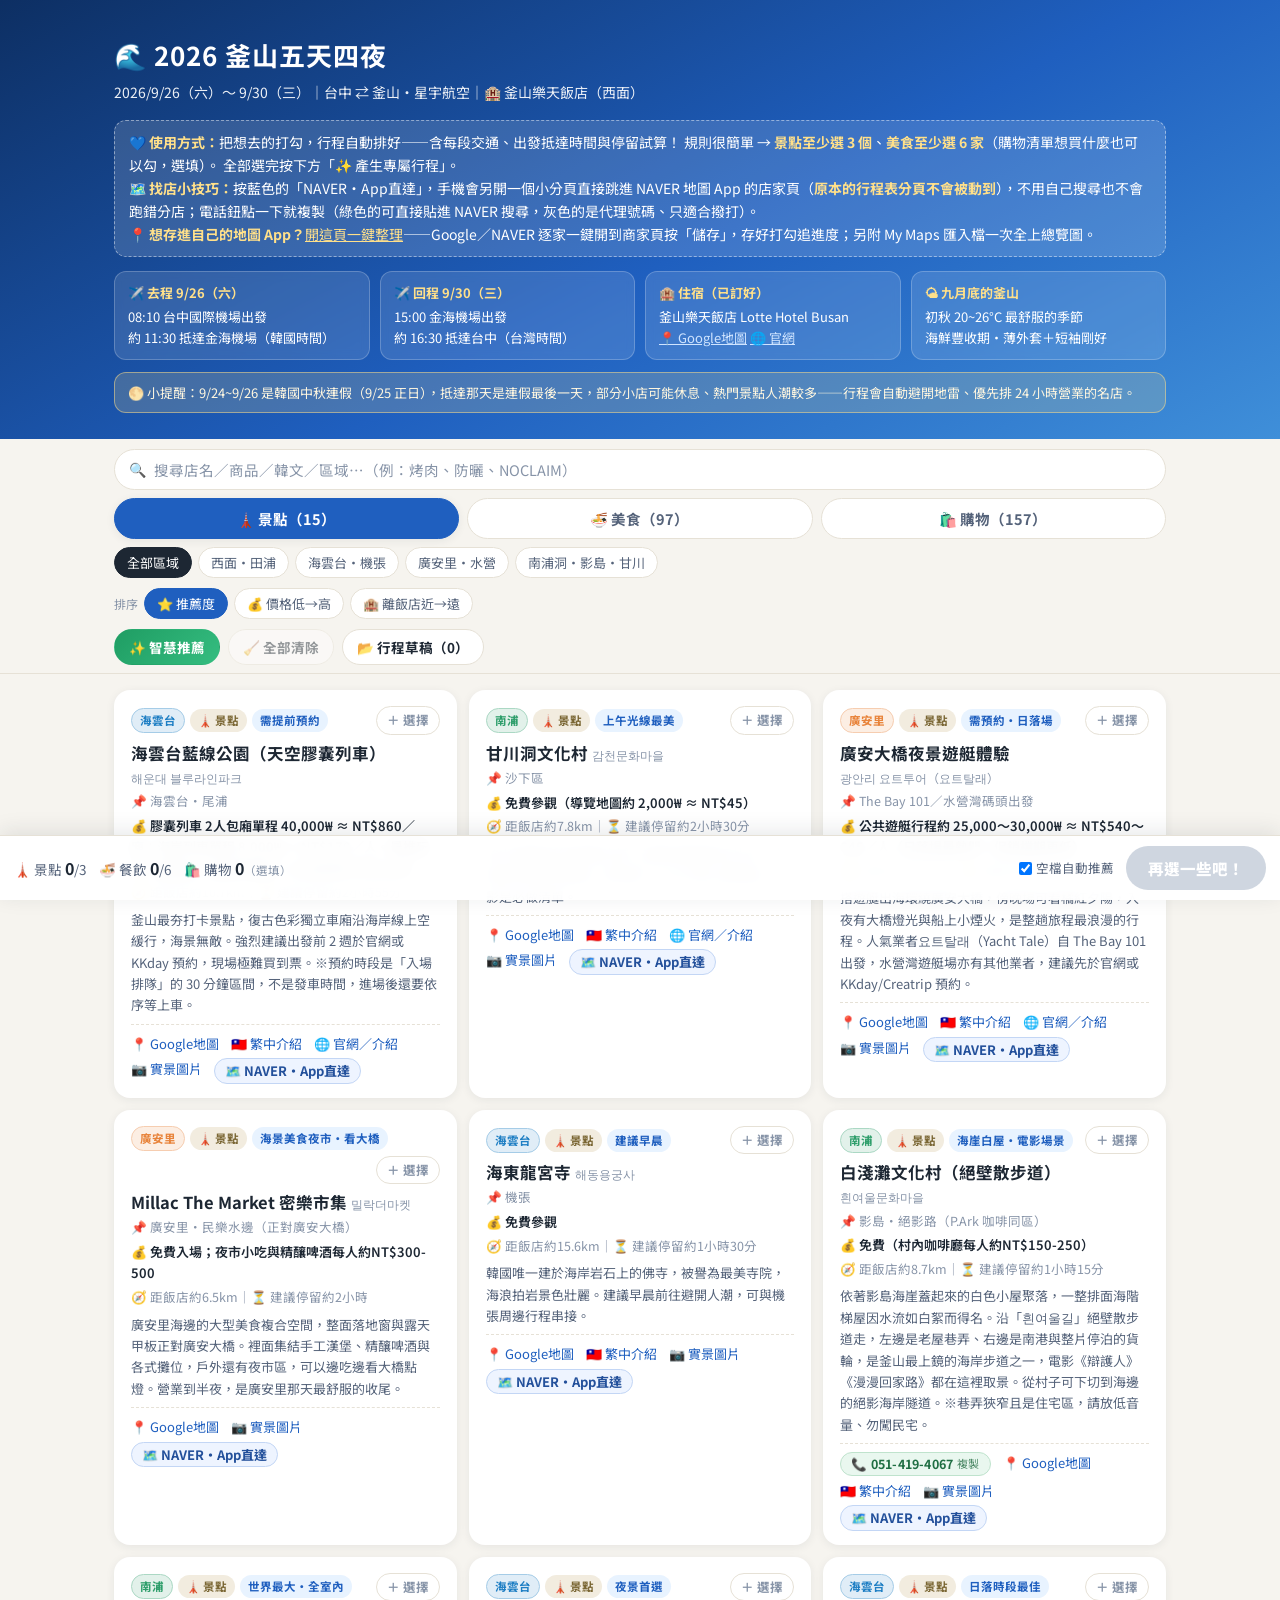
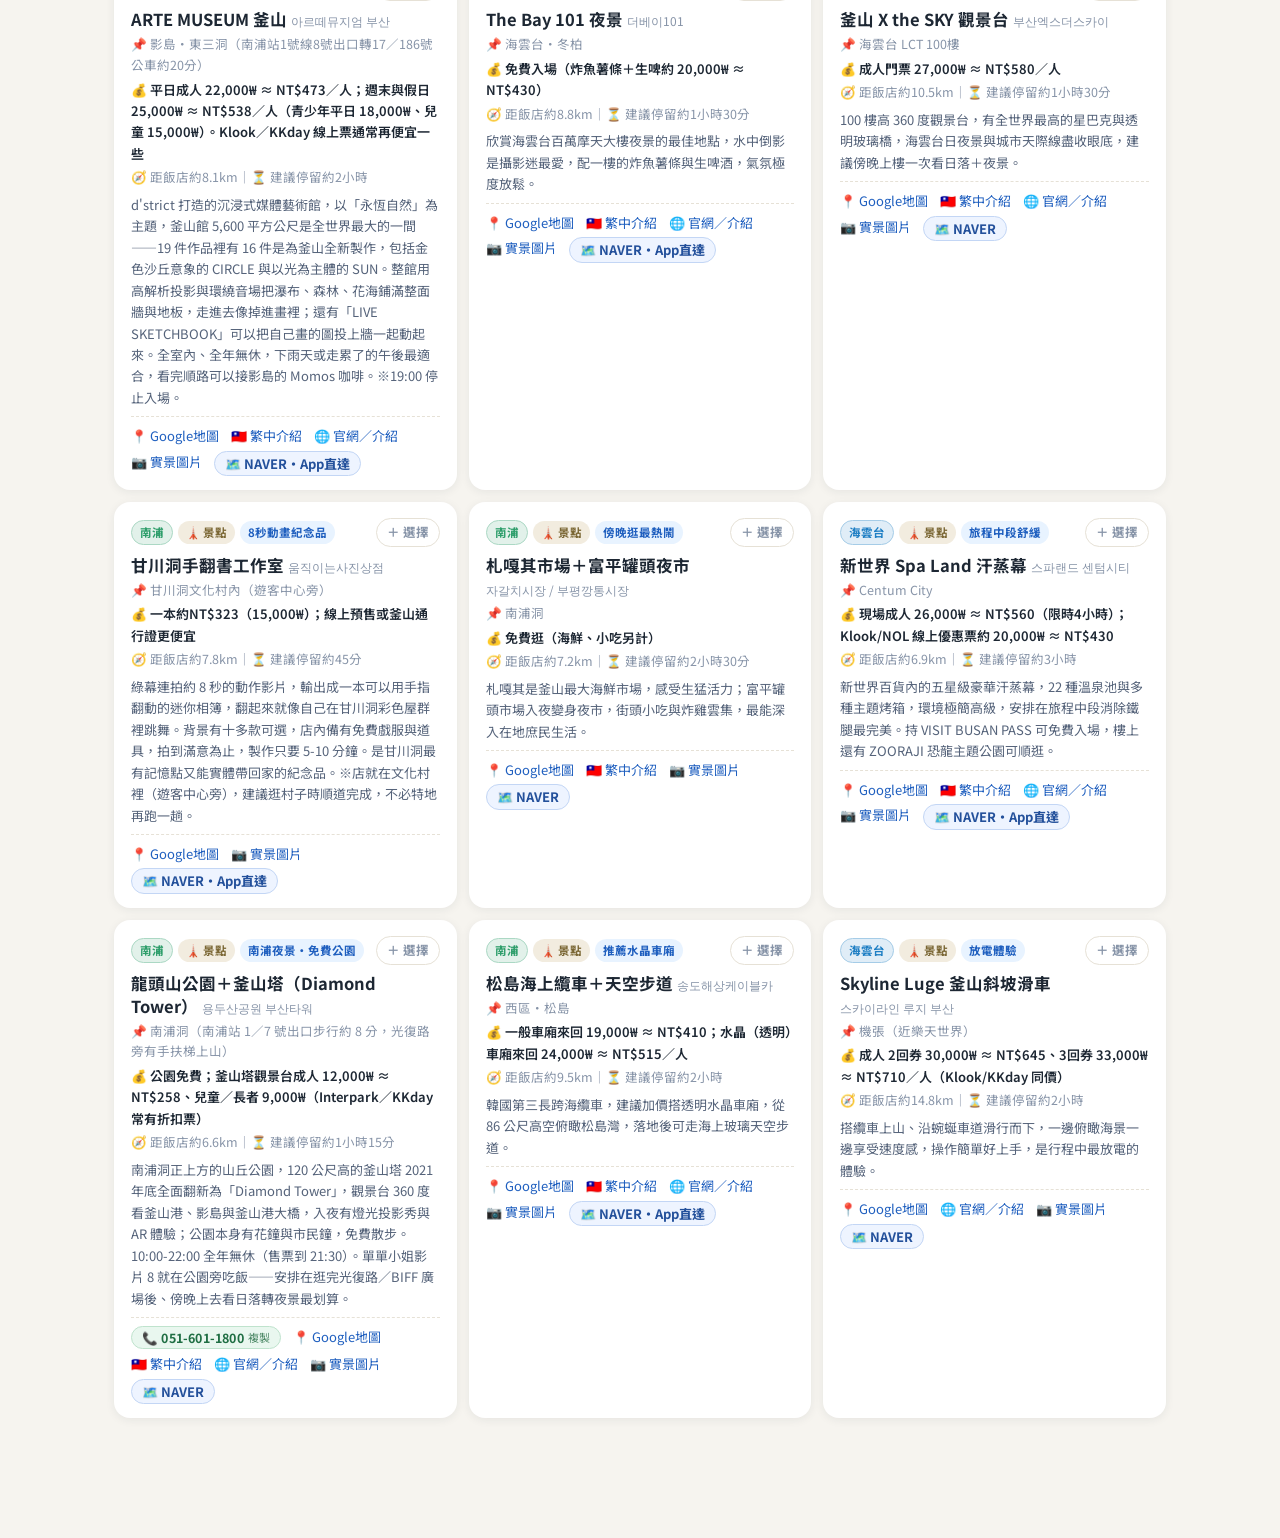
==== commit 5090d7a3: "2026 美妝藥妝口碑清單併入（12 新品）＋成分錯誤修正＋올영데이情報 網友報告逐項再查證後收錄（MFDS／OY 官方頁／Glowpick 實查）： - OY 9 品：Anua PDRN（화해1위）" ====
--- a/index.html
+++ b/index.html
@@ -15,7 +15,7 @@
 <link rel="preconnect" href="https://fonts.googleapis.com">
 <link rel="preconnect" href="https://fonts.gstatic.com" crossorigin>
 <link href="https://fonts.googleapis.com/css2?family=Noto+Sans+TC:wght@400;500;700;900&display=swap" rel="stylesheet">
-<link rel="stylesheet" href="assets/style.css?v=20260918a">
+<link rel="stylesheet" href="assets/style.css?v=20260922a">
 </head>
 <body>
 
@@ -77,7 +77,7 @@
   <div class="wrap" id="result-inner"></div>
 </div>
 
-<script src="assets/data.js?v=20260918a"></script>
-<script src="assets/app.js?v=20260918a"></script>
+<script src="assets/data.js?v=20260922a"></script>
+<script src="assets/app.js?v=20260922a"></script>
 </body>
 </html>
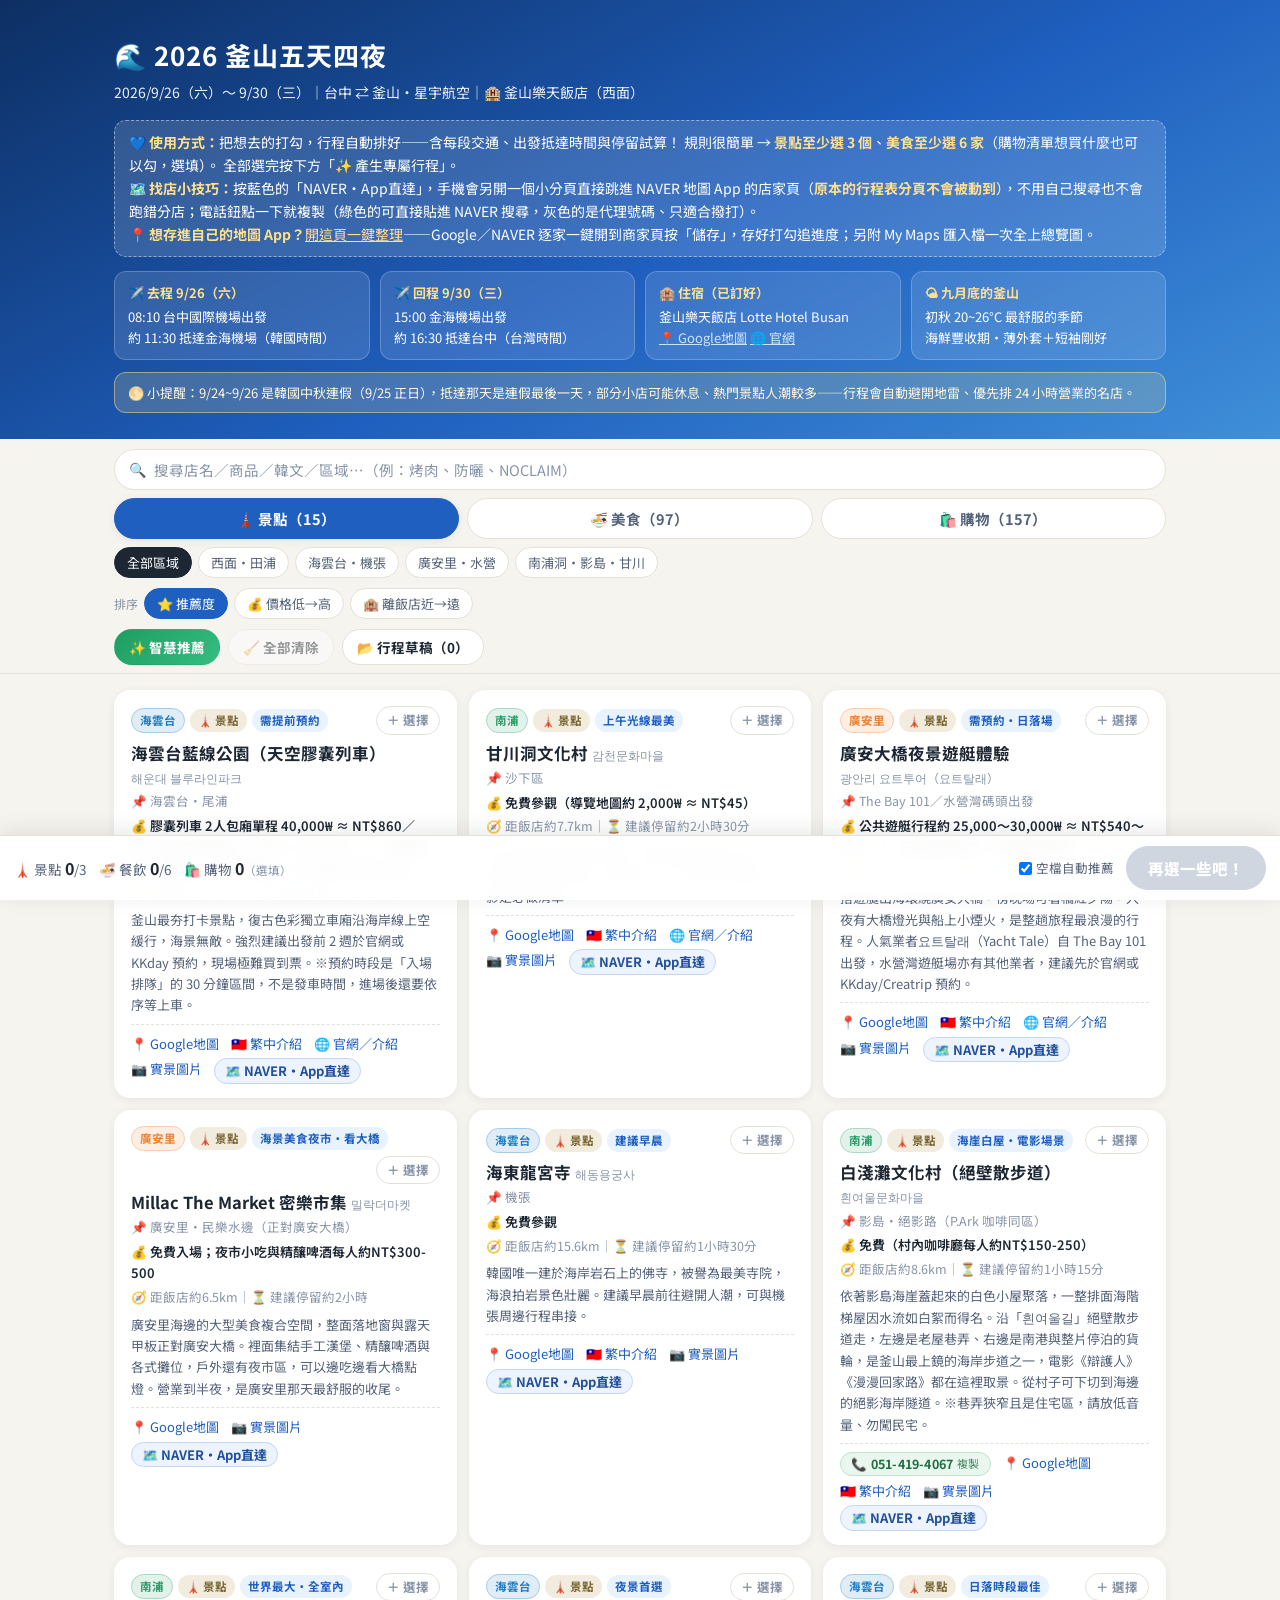
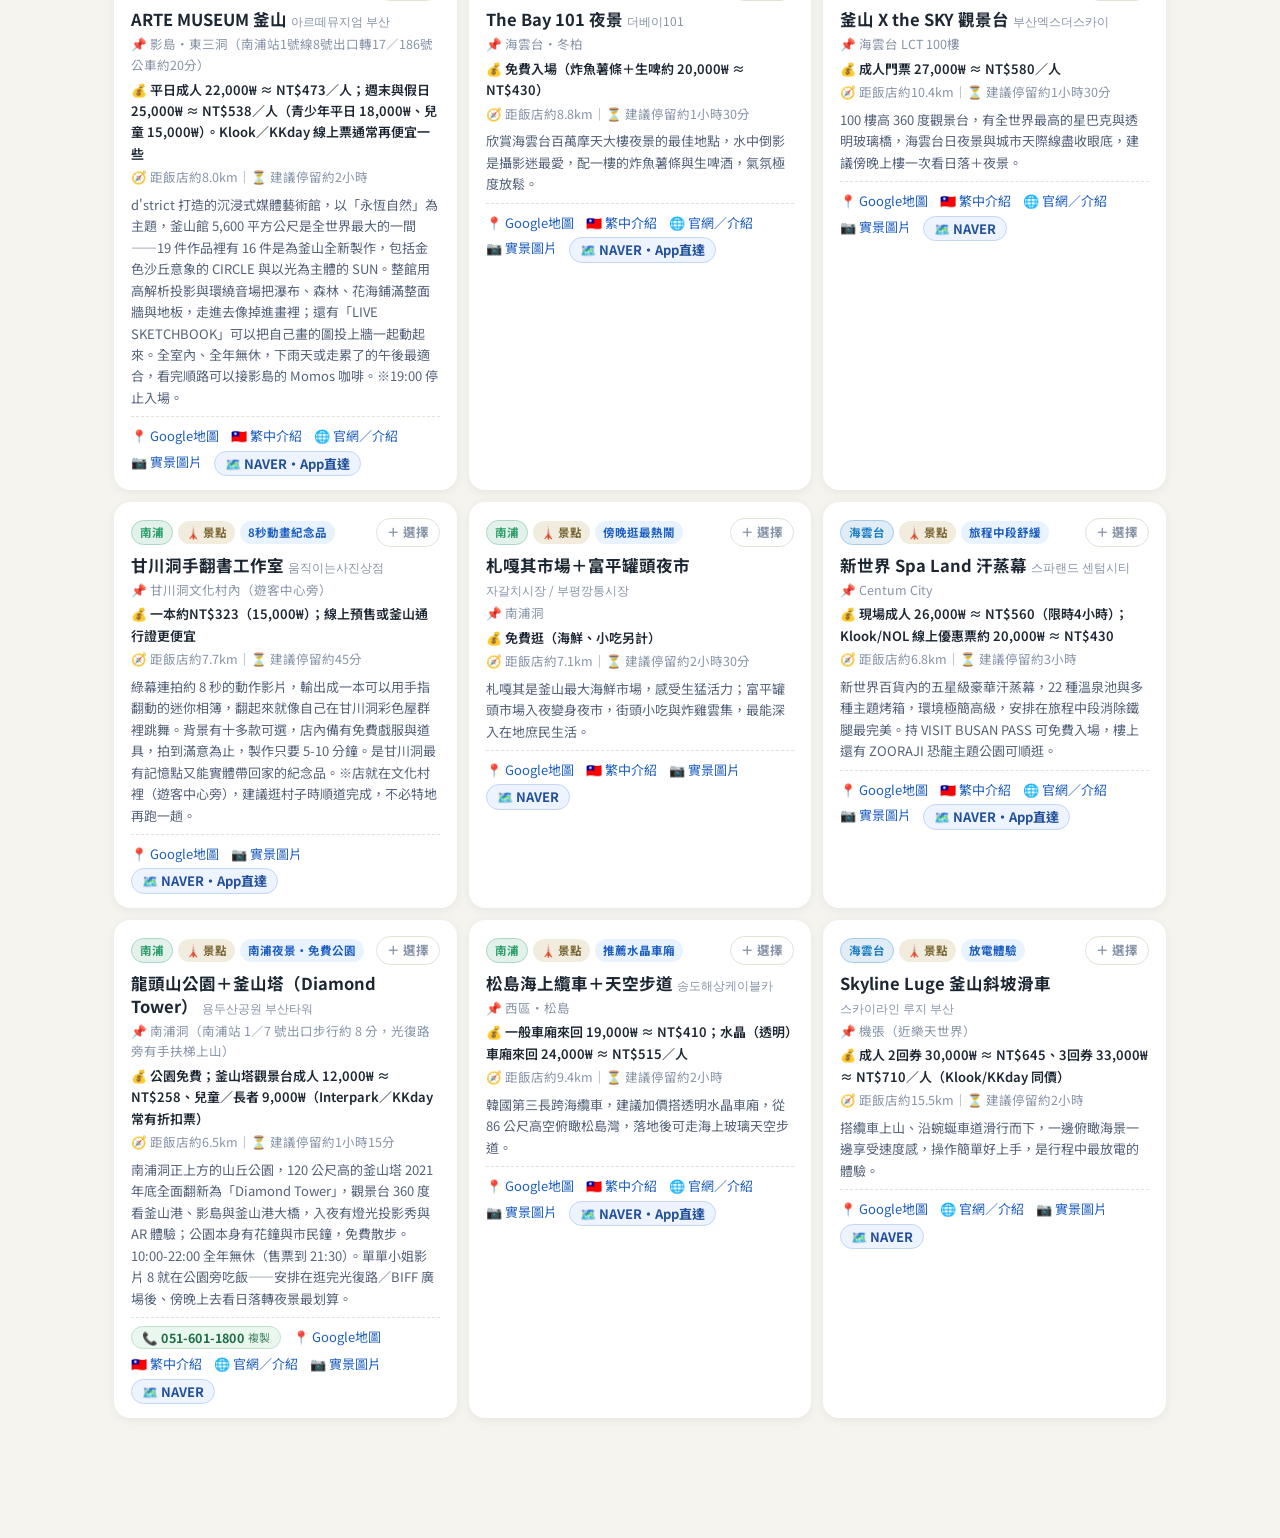
==== commit 06032ac6: "座標總校正：125 地點逐一比對 NAVER 官方座標，74 個 >40m 全部修正 家人回報 Davich↔MUSINSA 方位不對（實際隔中央大路正對面 85m，工具畫 600m） → 查證為工具" ====
--- a/index.html
+++ b/index.html
@@ -15,7 +15,7 @@
 <link rel="preconnect" href="https://fonts.googleapis.com">
 <link rel="preconnect" href="https://fonts.gstatic.com" crossorigin>
 <link href="https://fonts.googleapis.com/css2?family=Noto+Sans+TC:wght@400;500;700;900&display=swap" rel="stylesheet">
-<link rel="stylesheet" href="assets/style.css?v=20260922a">
+<link rel="stylesheet" href="assets/style.css?v=20260923a">
 </head>
 <body>
 
@@ -77,7 +77,7 @@
   <div class="wrap" id="result-inner"></div>
 </div>
 
-<script src="assets/data.js?v=20260922a"></script>
-<script src="assets/app.js?v=20260922a"></script>
+<script src="assets/data.js?v=20260923a"></script>
+<script src="assets/app.js?v=20260923a"></script>
 </body>
 </html>
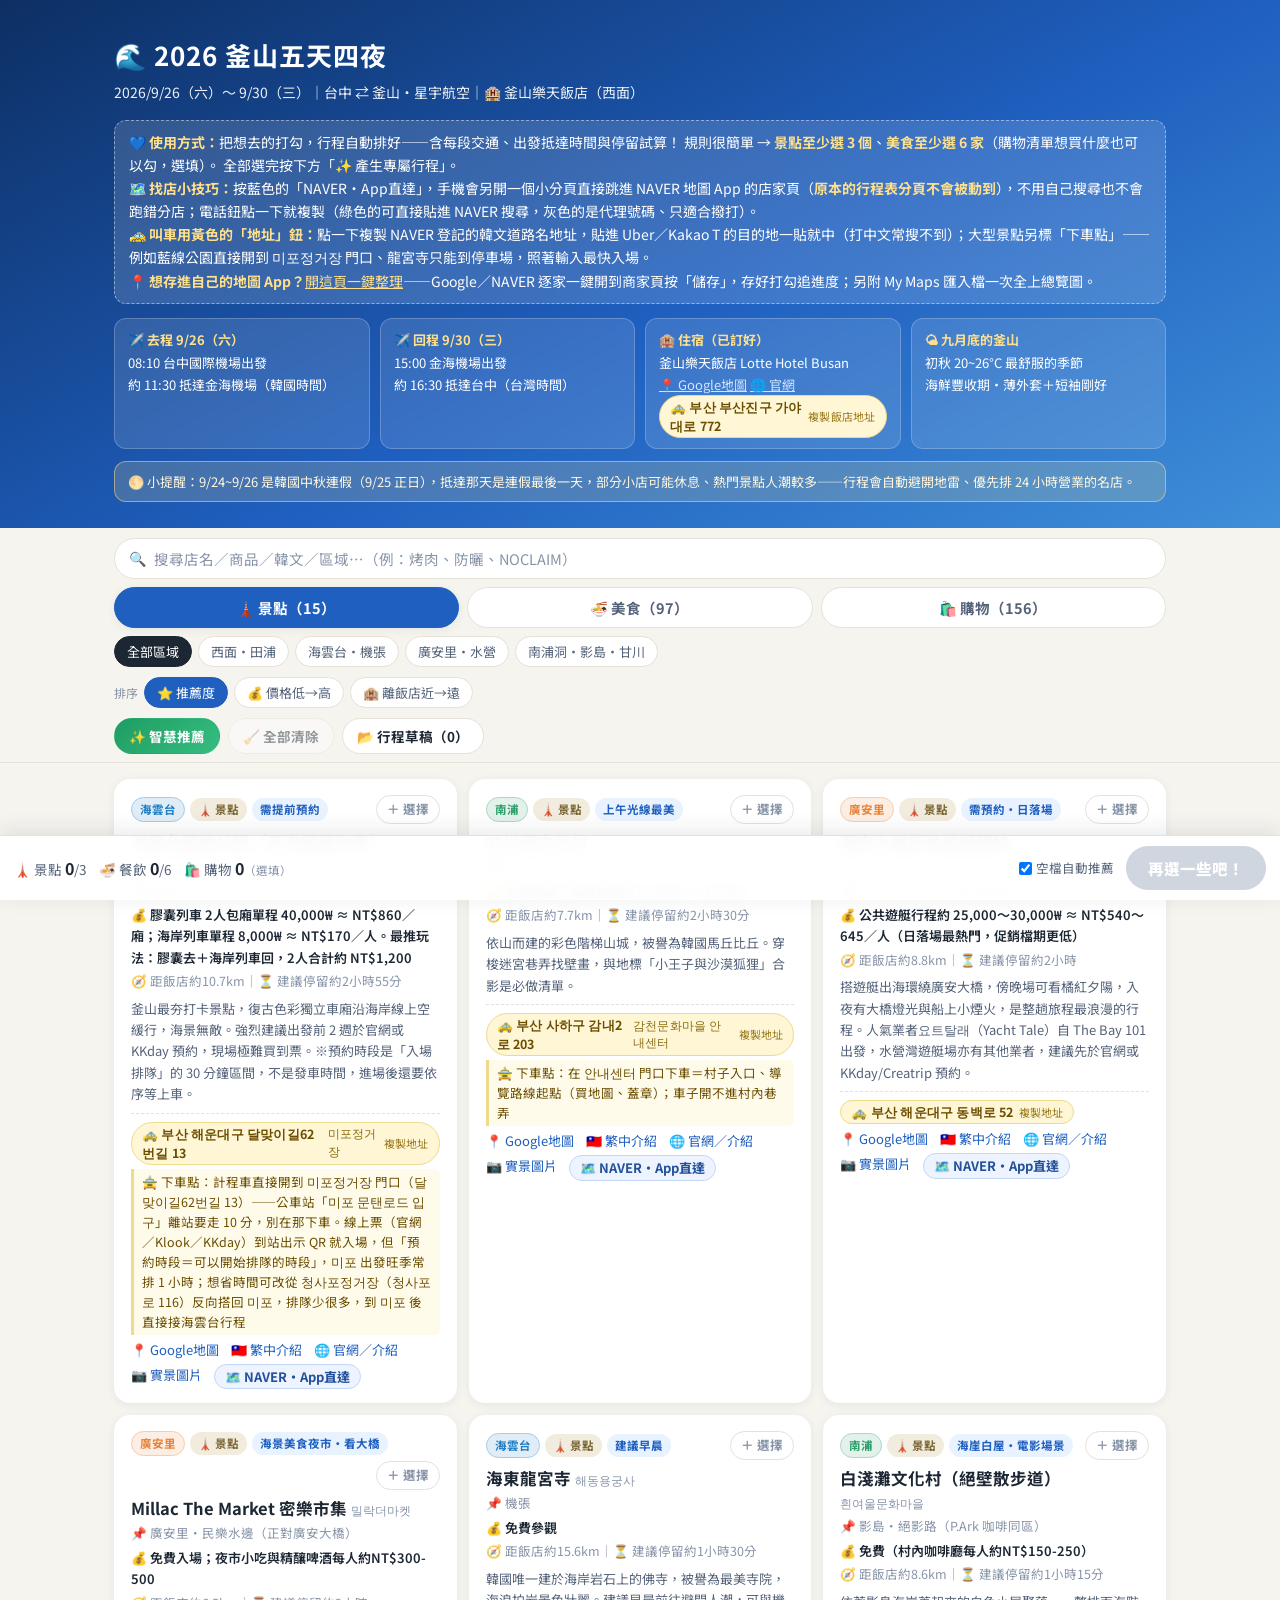
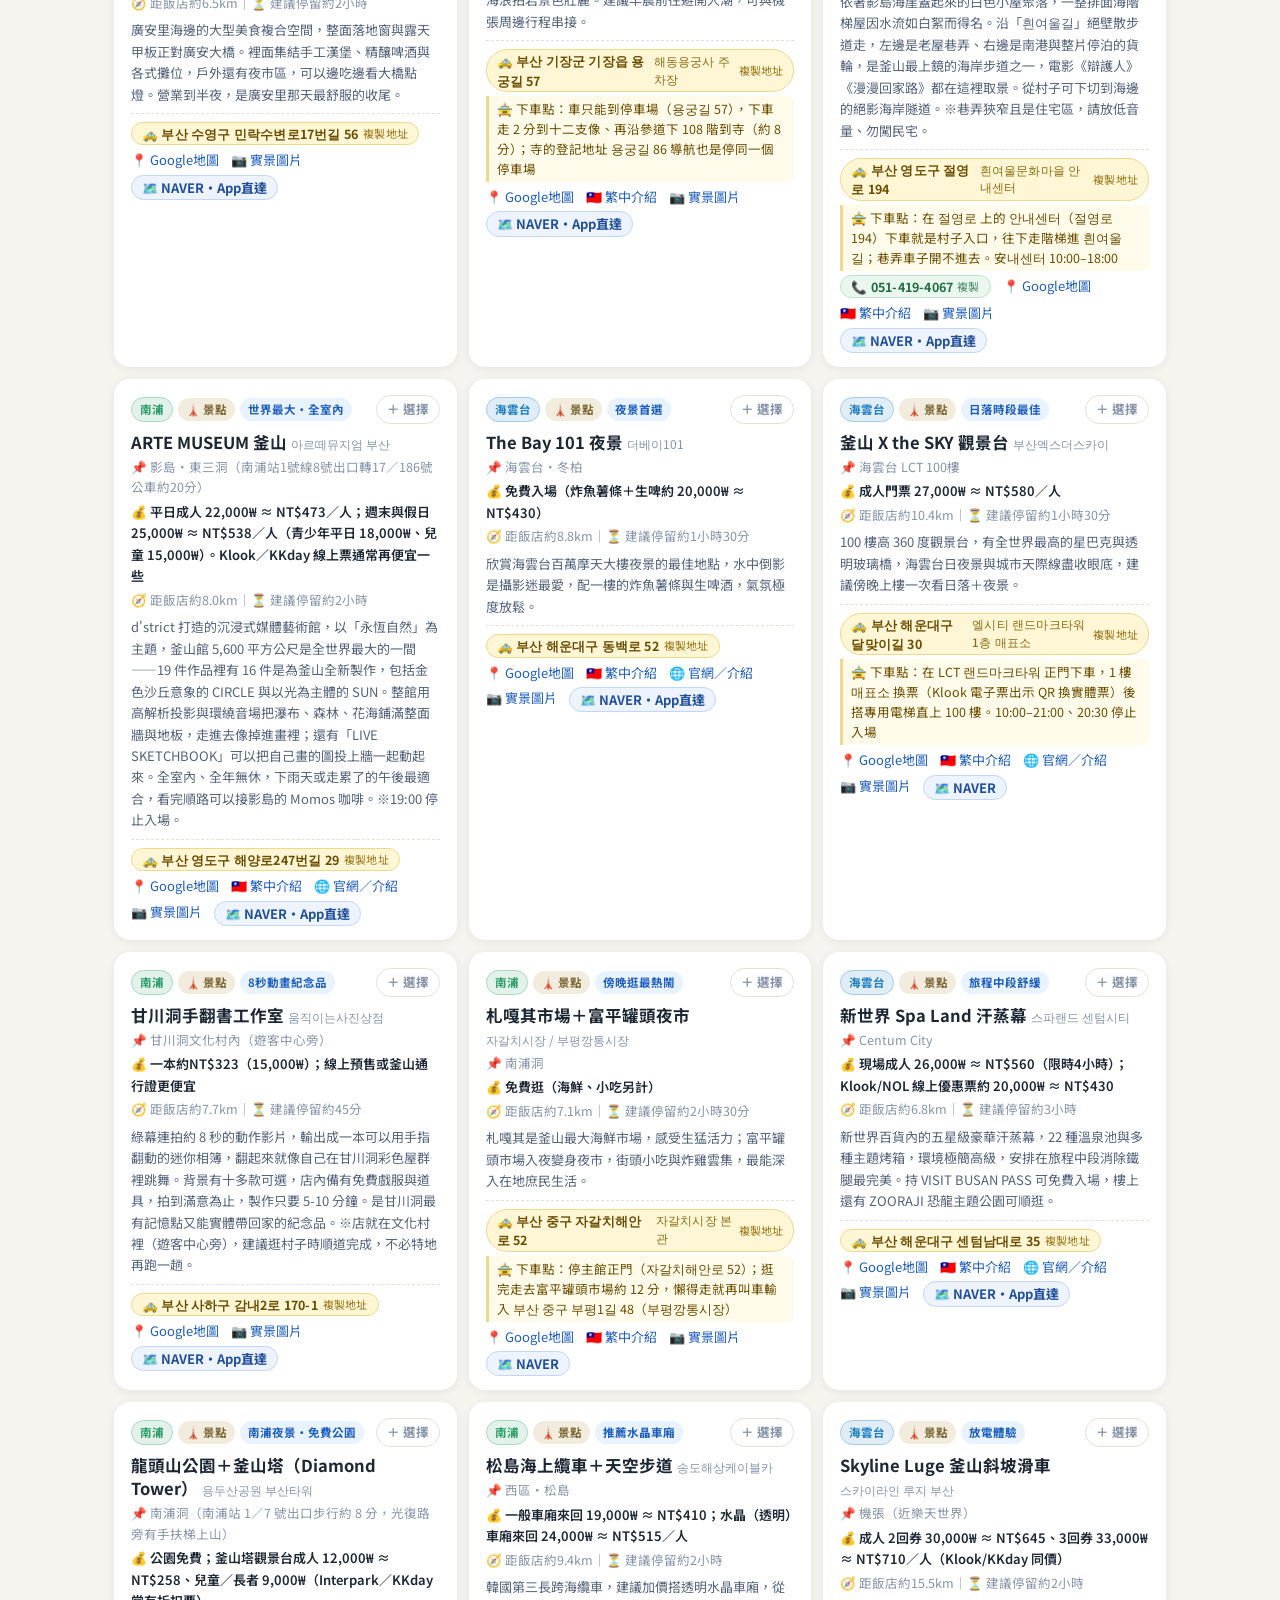
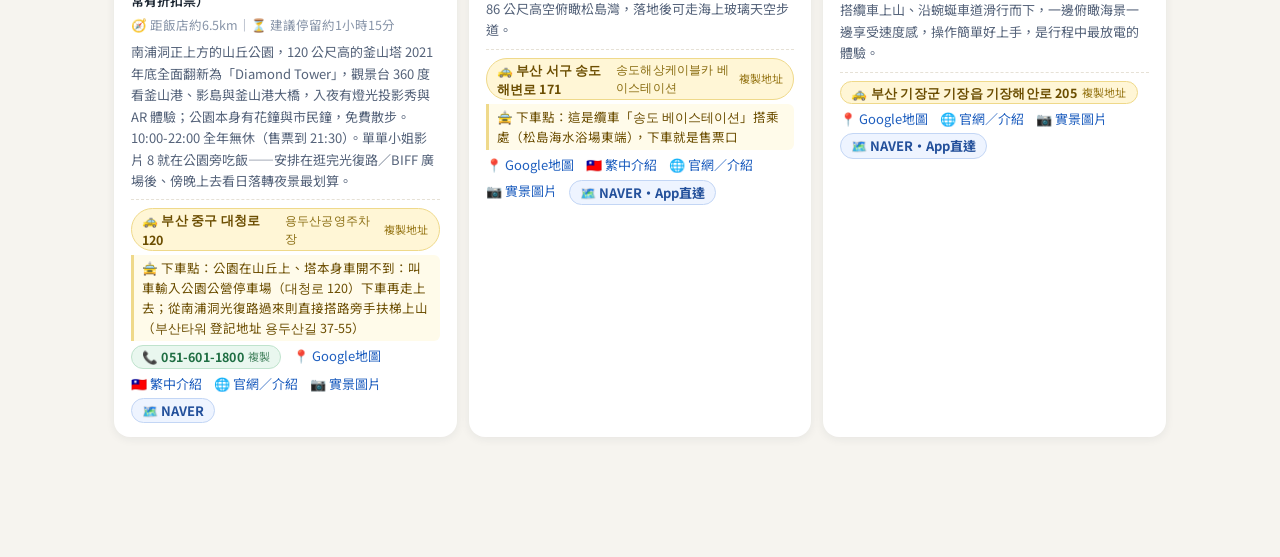
==== commit 3855b662: "韓文地址一鍵複製（叫車用）：143 個地點逐一核對 NAVER 登記地址＋大型景點改標最快入場的下車點 - 每張卡片／每站／回飯店列／摘要卡／savelist 新增黃色「🚕 地址」鈕：點一下複製 NA" ====
--- a/index.html
+++ b/index.html
@@ -15,7 +15,7 @@
 <link rel="preconnect" href="https://fonts.googleapis.com">
 <link rel="preconnect" href="https://fonts.gstatic.com" crossorigin>
 <link href="https://fonts.googleapis.com/css2?family=Noto+Sans+TC:wght@400;500;700;900&display=swap" rel="stylesheet">
-<link rel="stylesheet" href="assets/style.css?v=20260923a">
+<link rel="stylesheet" href="assets/style.css?v=20260925a">
 </head>
 <body>
 
@@ -30,6 +30,7 @@
         規則很簡單 → <b>景點至少選 3 個</b>、<b>美食至少選 6 家</b>（購物清單想買什麼也可以勾，選填）。
         全部選完按下方「✨ 產生專屬行程」。
         <br>🗺️ <b>找店小技巧：</b>按藍色的「NAVER・App直達」，手機會另開一個小分頁直接跳進 NAVER 地圖 App 的店家頁（<b>原本的行程表分頁不會被動到</b>），不用自己搜尋也不會跑錯分店；電話鈕點一下就複製（綠色的可直接貼進 NAVER 搜尋，灰色的是代理號碼、只適合撥打）。
+        <br>🚕 <b>叫車用黃色的「地址」鈕：</b>點一下複製 NAVER 登記的韓文道路名地址，貼進 Uber／Kakao T 的目的地一貼就中（打中文常搜不到）；大型景點另標「下車點」——例如藍線公園直接開到 미포정거장 門口、龍宮寺只能到停車場，照著輸入最快入場。
         <br>📍 <b>想存進自己的地圖 App？</b><a href="savelist.html" style="color:#ffe08a;text-decoration:underline">開這頁一鍵整理</a>——Google／NAVER 逐家一鍵開到商家頁按「儲存」，存好打勾追進度；另附 My Maps 匯入檔一次全上總覽圖。
       </div>
       <div class="info-cards">
@@ -37,7 +38,8 @@
         <div class="ic"><div class="ic-t">✈️ 回程 9/30（三）</div>15:00 金海機場出發<br>約 16:30 抵達台中（台灣時間）</div>
         <div class="ic"><div class="ic-t">🏨 住宿（已訂好）</div>釜山樂天飯店 Lotte Hotel Busan<br>
           <a href="https://www.google.com/maps/search/?api=1&query=%EB%A1%AF%EB%8D%B0%ED%98%B8%ED%85%94%20%EB%B6%80%EC%82%B0" target="_blank" rel="noopener">📍 Google地圖</a>
-          <a href="https://www.lottehotel.com/busan-hotel/" target="_blank" rel="noopener">🌐 官網</a></div>
+          <a href="https://www.lottehotel.com/busan-hotel/" target="_blank" rel="noopener">🌐 官網</a><br>
+          <button type="button" class="addrbtn" data-addr="부산 부산진구 가야대로 772" title="點一下複製飯店韓文地址，貼到 Uber／Kakao T 目的地">🚕 부산 부산진구 가야대로 772 <em>複製飯店地址</em></button></div>
         <div class="ic"><div class="ic-t">🌤 九月底的釜山</div>初秋 20~26°C 最舒服的季節<br>海鮮豐收期・薄外套＋短袖剛好</div>
       </div>
       <div class="holiday-banner">🌕 小提醒：9/24~9/26 是韓國中秋連假（9/25 正日），抵達那天是連假最後一天，部分小店可能休息、熱門景點人潮較多——行程會自動避開地雷、優先排 24 小時營業的名店。</div>
@@ -77,7 +79,7 @@
   <div class="wrap" id="result-inner"></div>
 </div>
 
-<script src="assets/data.js?v=20260923a"></script>
-<script src="assets/app.js?v=20260923a"></script>
+<script src="assets/data.js?v=20260925a"></script>
+<script src="assets/app.js?v=20260925a"></script>
 </body>
 </html>
--- a/assets/style.css
+++ b/assets/style.css
@@ -459,6 +459,21 @@
 .links a.nv { background: #eef4ff; border: 1px solid #c3d6f5; border-radius: 999px; padding: 1px 10px; font-weight: 700; color: #23509b; }
 .links a.nv:hover { background: #dde9ff; border-color: #8fb3ea; text-decoration: none; }
 @media print { .telbtn { border: none; padding: 0; } .telbtn em { display: none; } }
+/* ── 韓文地址一鍵複製（叫車用，計程車黃） ── */
+.addrbtn {
+  display: inline-flex; align-items: center; gap: 5px; max-width: 100%;
+  font-size: 12.5px; font-weight: 700; color: #6b4d00; text-align: left;
+  background: #fff6d6; border: 1px solid #efd98a; border-radius: 999px;
+  padding: 1px 10px; line-height: 1.55; letter-spacing: .2px; white-space: normal;
+}
+.addrbtn em { font-style: normal; font-weight: 400; font-size: 11px; color: #9a7a1c; white-space: nowrap; }
+.addrbtn i { font-style: normal; font-weight: 500; font-size: 11.5px; color: #8a6d12; }
+/* 下車點／省時提醒：自成一行，接在地址鈕下面 */
+.links .drop { flex-basis: 100%; font-size: 12.5px; line-height: 1.6; color: #6b4d00; background: #fffbea; border-left: 3px solid #efd98a; padding: 3px 8px; border-radius: 0 6px 6px 0; }
+.addrbtn:hover { background: #ffedb0; border-color: #e2c25a; }
+.addrbtn.done { background: #d99a00; border-color: #d99a00; color: #fff; }
+.addrbtn.done em { color: #fff; }
+@media print { .addrbtn { border: none; padding: 0; } .addrbtn em { display: none; } }
 .badge.hol.closed { background: #fdeaea; color: #8c2f2f; border: 1px solid #f0bcbc; }
 .badge.hol.open { background: #e9f7ef; color: #1f6e43; border: 1px solid #bfe3cd; }
 .badge.pin { background: #e8f0ff; color: #2b5fa8; border: 1px solid #b9cef0; }
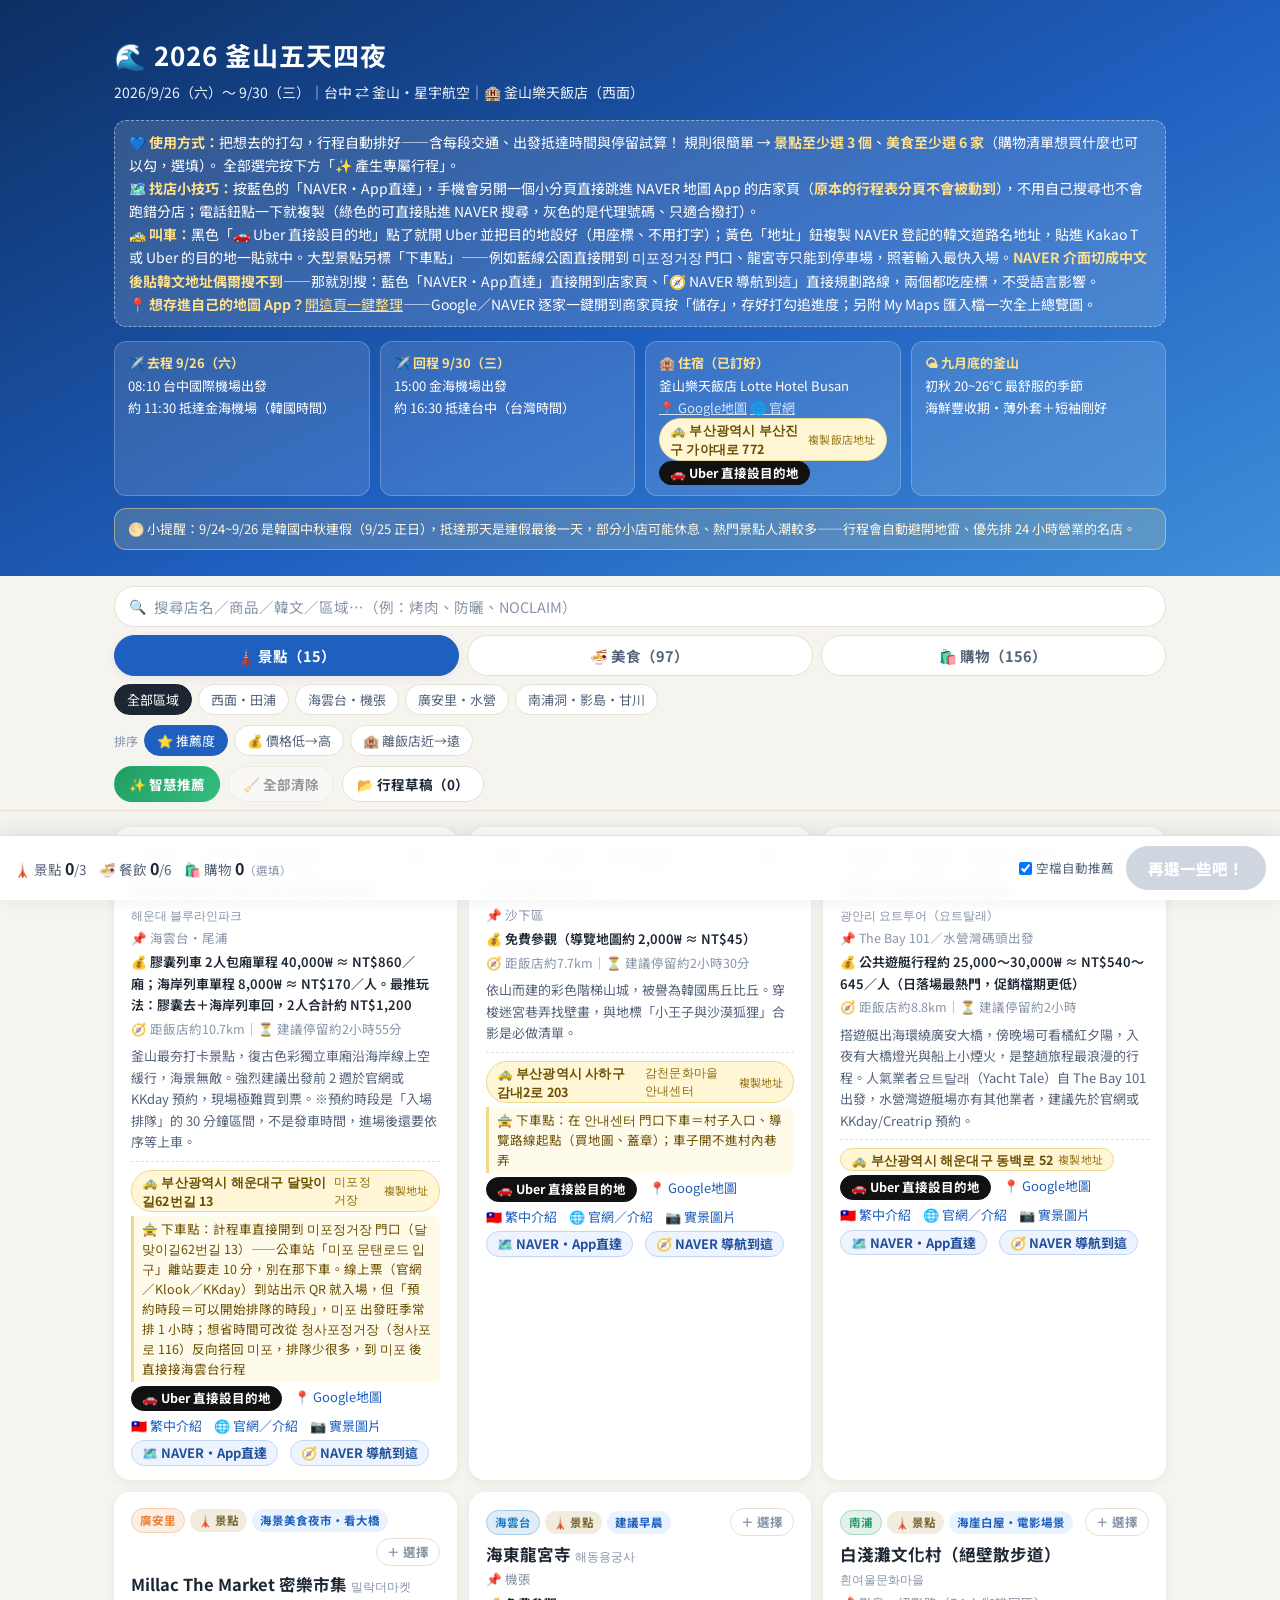
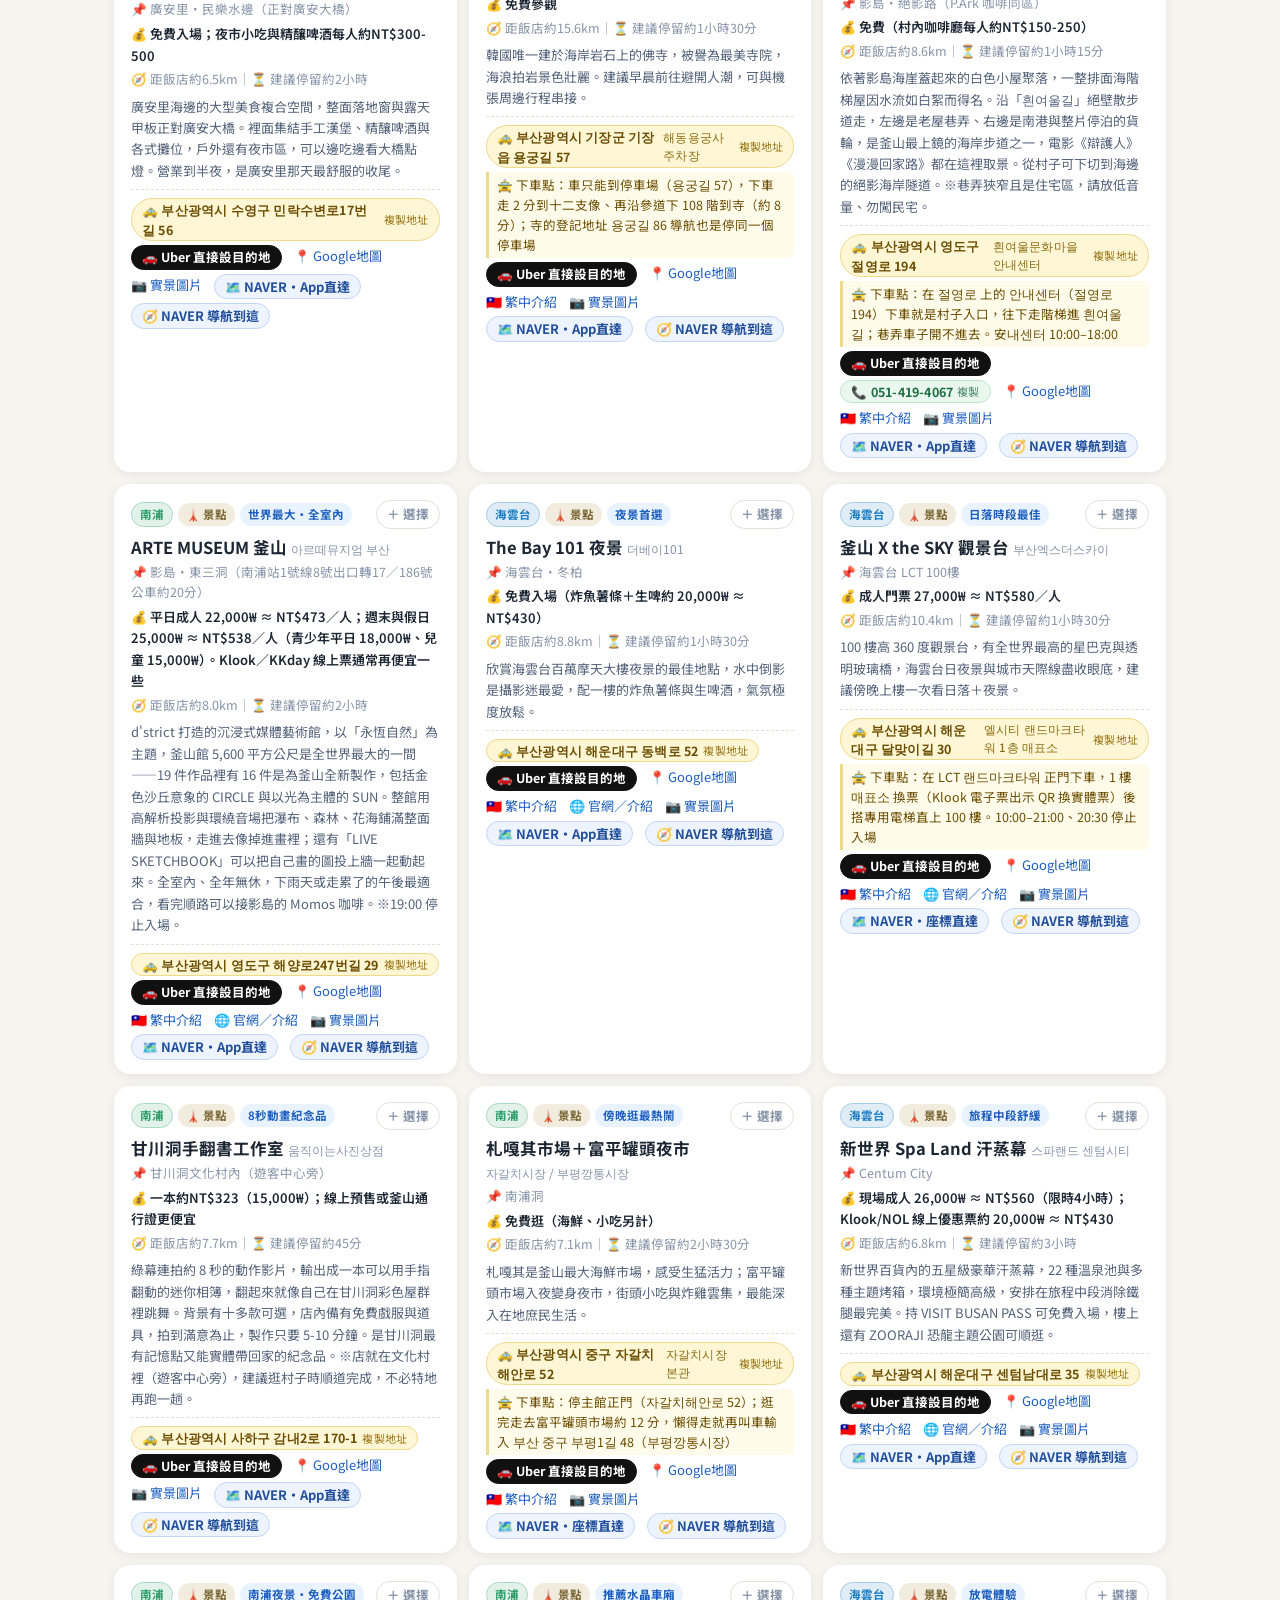
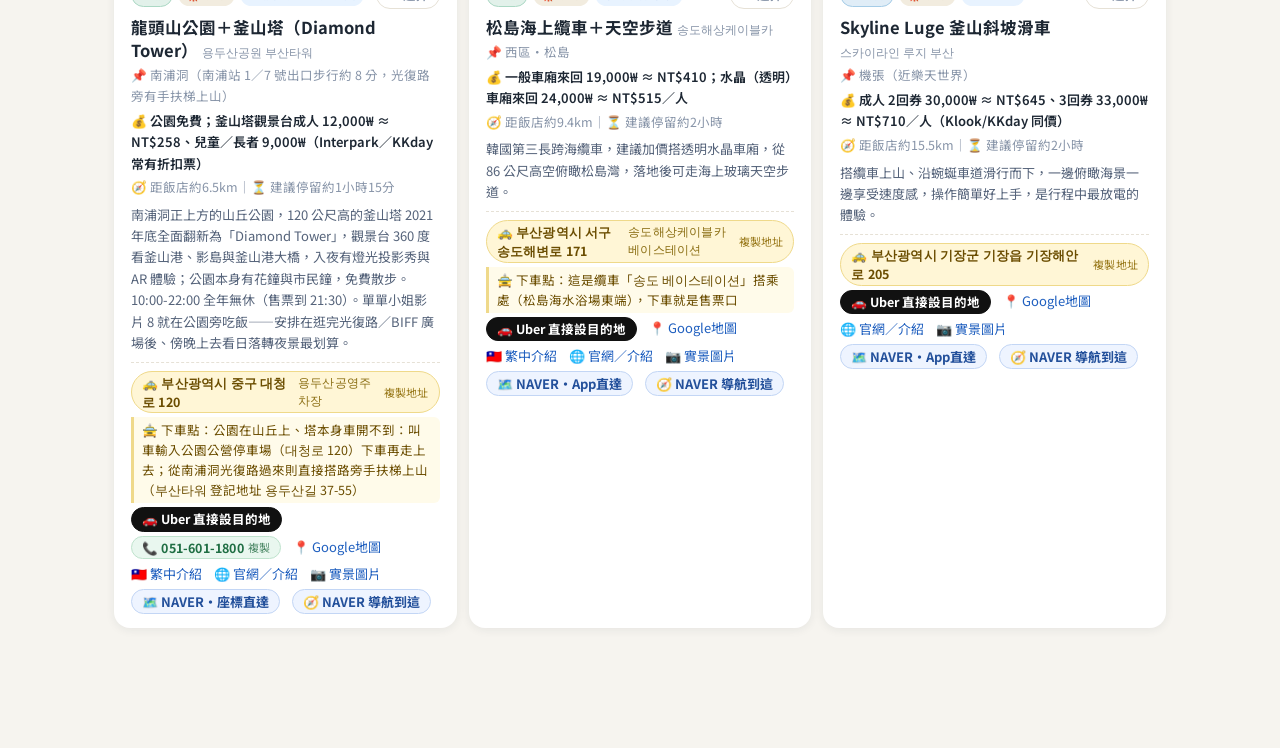
==== commit 9bb32ae3: "NAVER 中文介面搜不到地址的解法：Uber 座標深連結＋NAVER 座標直達／導航，全部不靠文字搜尋 - 新增黑色「🚗 Uber 直接設目的地」：m.uber.com/ul 深連結帶座標與韓文名稱" ====
--- a/index.html
+++ b/index.html
@@ -15,7 +15,7 @@
 <link rel="preconnect" href="https://fonts.googleapis.com">
 <link rel="preconnect" href="https://fonts.gstatic.com" crossorigin>
 <link href="https://fonts.googleapis.com/css2?family=Noto+Sans+TC:wght@400;500;700;900&display=swap" rel="stylesheet">
-<link rel="stylesheet" href="assets/style.css?v=20260925a">
+<link rel="stylesheet" href="assets/style.css?v=20260925b">
 </head>
 <body>
 
@@ -30,7 +30,7 @@
         規則很簡單 → <b>景點至少選 3 個</b>、<b>美食至少選 6 家</b>（購物清單想買什麼也可以勾，選填）。
         全部選完按下方「✨ 產生專屬行程」。
         <br>🗺️ <b>找店小技巧：</b>按藍色的「NAVER・App直達」，手機會另開一個小分頁直接跳進 NAVER 地圖 App 的店家頁（<b>原本的行程表分頁不會被動到</b>），不用自己搜尋也不會跑錯分店；電話鈕點一下就複製（綠色的可直接貼進 NAVER 搜尋，灰色的是代理號碼、只適合撥打）。
-        <br>🚕 <b>叫車用黃色的「地址」鈕：</b>點一下複製 NAVER 登記的韓文道路名地址，貼進 Uber／Kakao T 的目的地一貼就中（打中文常搜不到）；大型景點另標「下車點」——例如藍線公園直接開到 미포정거장 門口、龍宮寺只能到停車場，照著輸入最快入場。
+        <br>🚕 <b>叫車：</b>黑色「🚗 Uber 直接設目的地」點了就開 Uber 並把目的地設好（用座標、不用打字）；黃色「地址」鈕複製 NAVER 登記的韓文道路名地址，貼進 Kakao T 或 Uber 的目的地一貼就中。大型景點另標「下車點」——例如藍線公園直接開到 미포정거장 門口、龍宮寺只能到停車場，照著輸入最快入場。<b>NAVER 介面切成中文後貼韓文地址偶爾搜不到</b>——那就別搜：藍色「NAVER・App直達」直接開到店家頁、「🧭 NAVER 導航到這」直接規劃路線，兩個都吃座標，不受語言影響。
         <br>📍 <b>想存進自己的地圖 App？</b><a href="savelist.html" style="color:#ffe08a;text-decoration:underline">開這頁一鍵整理</a>——Google／NAVER 逐家一鍵開到商家頁按「儲存」，存好打勾追進度；另附 My Maps 匯入檔一次全上總覽圖。
       </div>
       <div class="info-cards">
@@ -39,7 +39,8 @@
         <div class="ic"><div class="ic-t">🏨 住宿（已訂好）</div>釜山樂天飯店 Lotte Hotel Busan<br>
           <a href="https://www.google.com/maps/search/?api=1&query=%EB%A1%AF%EB%8D%B0%ED%98%B8%ED%85%94%20%EB%B6%80%EC%82%B0" target="_blank" rel="noopener">📍 Google地圖</a>
           <a href="https://www.lottehotel.com/busan-hotel/" target="_blank" rel="noopener">🌐 官網</a><br>
-          <button type="button" class="addrbtn" data-addr="부산 부산진구 가야대로 772" title="點一下複製飯店韓文地址，貼到 Uber／Kakao T 目的地">🚕 부산 부산진구 가야대로 772 <em>複製飯店地址</em></button></div>
+          <button type="button" class="addrbtn" data-addr="부산광역시 부산진구 가야대로 772" title="點一下複製飯店韓文地址，貼到 Uber／Kakao T 目的地">🚕 부산광역시 부산진구 가야대로 772 <em>複製飯店地址</em></button>
+          <a class="uber" href="https://m.uber.com/ul/?action=setPickup&pickup=my_location&dropoff[latitude]=35.15682&dropoff[longitude]=129.05549&dropoff[nickname]=%EB%A1%AF%EB%8D%B0%ED%98%B8%ED%85%94%20%EB%B6%80%EC%82%B0&dropoff[formatted_address]=%EB%B6%80%EC%82%B0%EA%B4%91%EC%97%AD%EC%8B%9C%20%EB%B6%80%EC%82%B0%EC%A7%84%EA%B5%AC%20%EA%B0%80%EC%95%BC%EB%8C%80%EB%A1%9C%20772" target="_blank" rel="noopener" title="開 Uber App 並把目的地直接設成飯店">🚗 Uber 直接設目的地</a></div>
         <div class="ic"><div class="ic-t">🌤 九月底的釜山</div>初秋 20~26°C 最舒服的季節<br>海鮮豐收期・薄外套＋短袖剛好</div>
       </div>
       <div class="holiday-banner">🌕 小提醒：9/24~9/26 是韓國中秋連假（9/25 正日），抵達那天是連假最後一天，部分小店可能休息、熱門景點人潮較多——行程會自動避開地雷、優先排 24 小時營業的名店。</div>
@@ -79,7 +80,7 @@
   <div class="wrap" id="result-inner"></div>
 </div>
 
-<script src="assets/data.js?v=20260925a"></script>
-<script src="assets/app.js?v=20260925a"></script>
+<script src="assets/data.js?v=20260925b"></script>
+<script src="assets/app.js?v=20260925b"></script>
 </body>
 </html>
--- a/assets/style.css
+++ b/assets/style.css
@@ -468,6 +468,11 @@
 }
 .addrbtn em { font-style: normal; font-weight: 400; font-size: 11px; color: #9a7a1c; white-space: nowrap; }
 .addrbtn i { font-style: normal; font-weight: 500; font-size: 11.5px; color: #8a6d12; }
+/* Uber 深連結（黑底＝Uber 品牌色），飯店列與首頁卡片也會用到，所以不限定在 .links 裡 */
+a.uber { display: inline-flex; align-items: center; gap: 4px; background: #111; color: #fff !important; border: 1px solid #111; border-radius: 999px; padding: 1px 10px; font-size: 12.5px; font-weight: 700; text-decoration: none; white-space: nowrap; }
+a.uber:hover { background: #333; border-color: #333; text-decoration: none; }
+.links-inline { display: flex; flex-wrap: wrap; gap: 4px 8px; align-items: center; }
+@media print { a.uber { display: none; } }
 /* 下車點／省時提醒：自成一行，接在地址鈕下面 */
 .links .drop { flex-basis: 100%; font-size: 12.5px; line-height: 1.6; color: #6b4d00; background: #fffbea; border-left: 3px solid #efd98a; padding: 3px 8px; border-radius: 0 6px 6px 0; }
 .addrbtn:hover { background: #ffedb0; border-color: #e2c25a; }
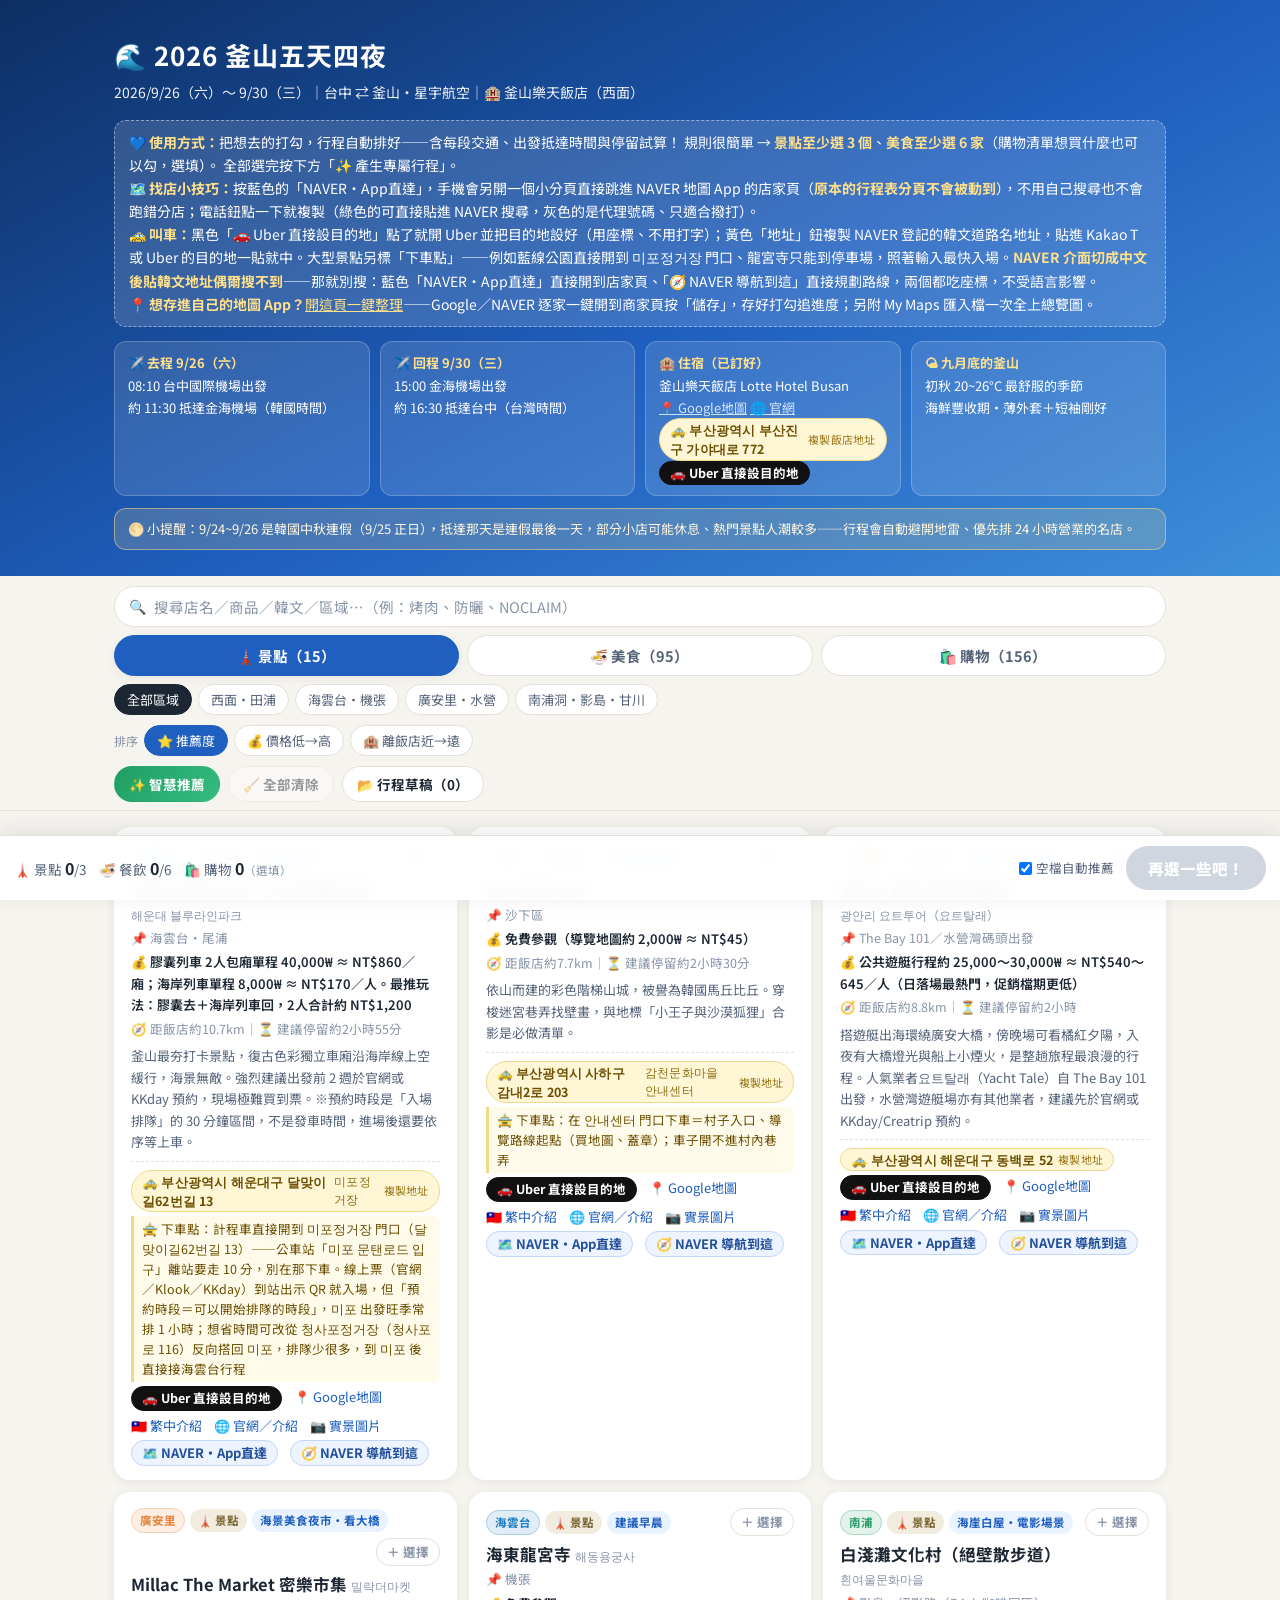
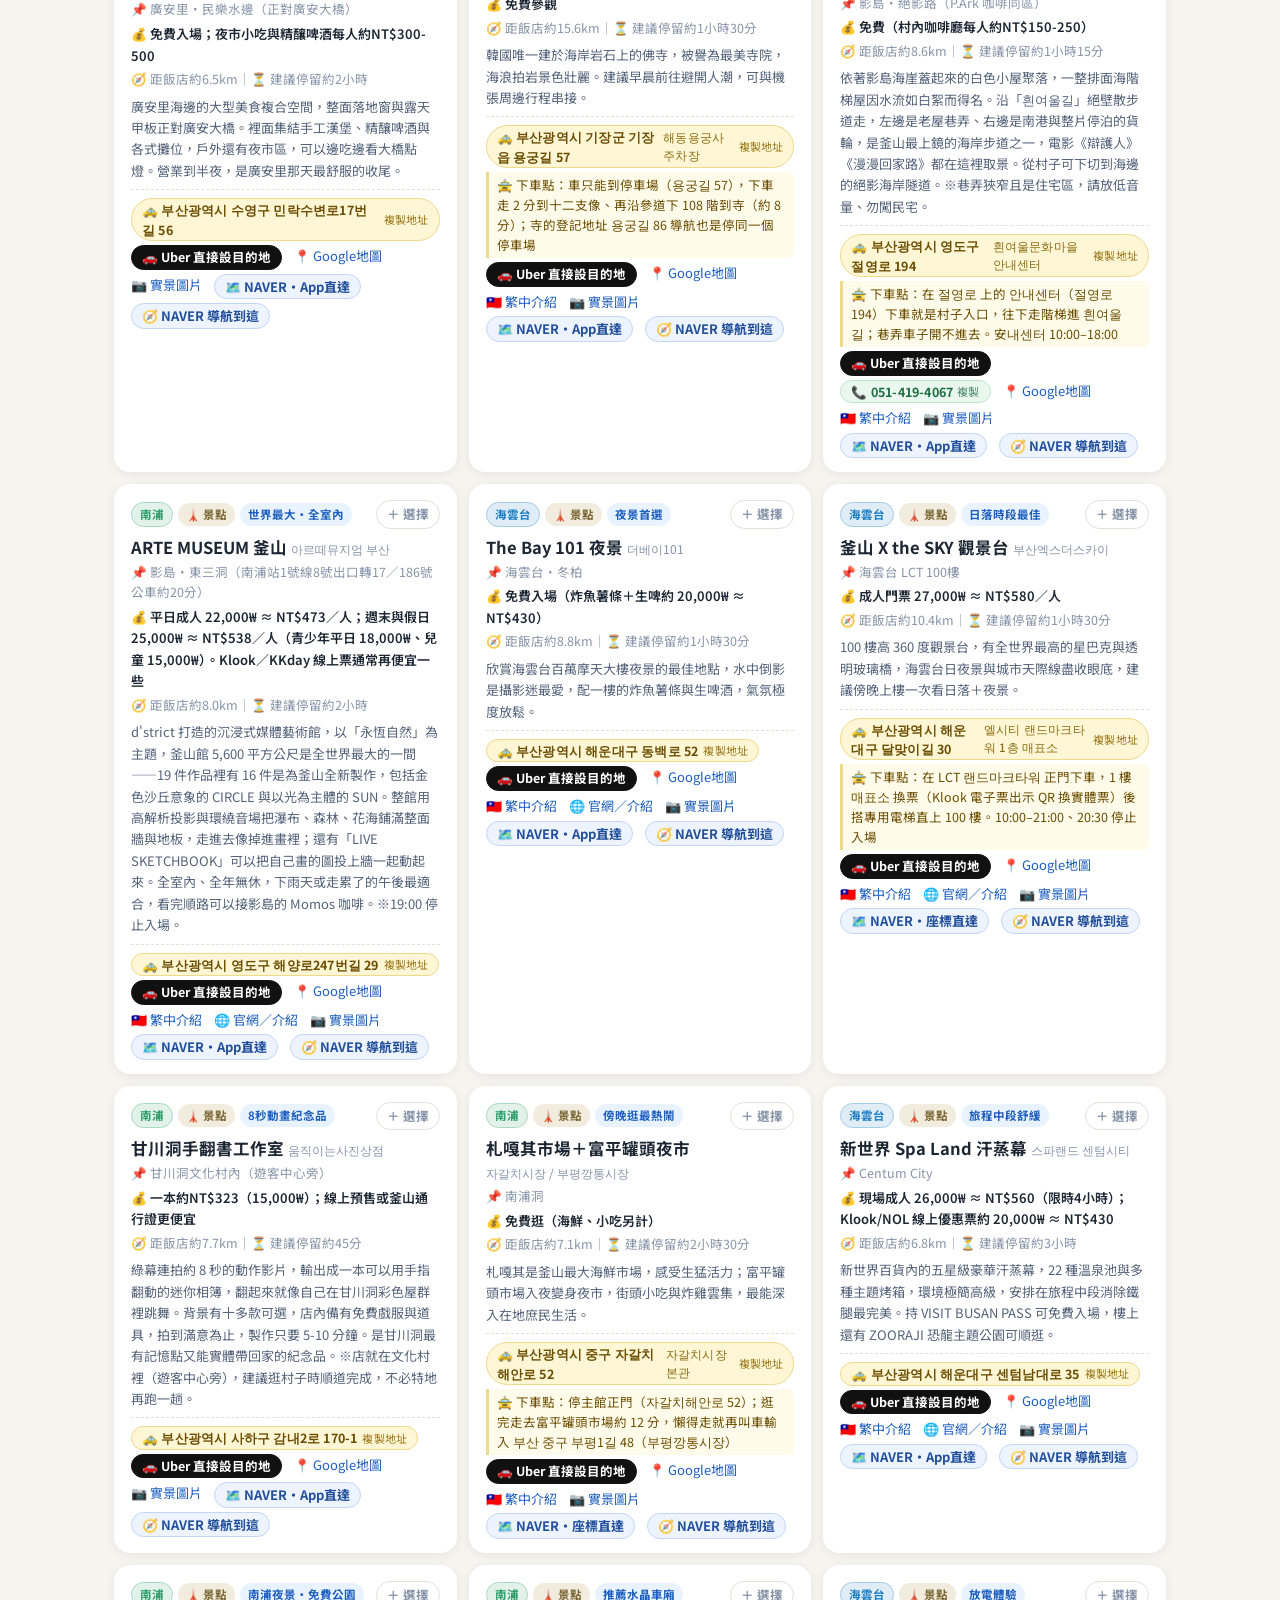
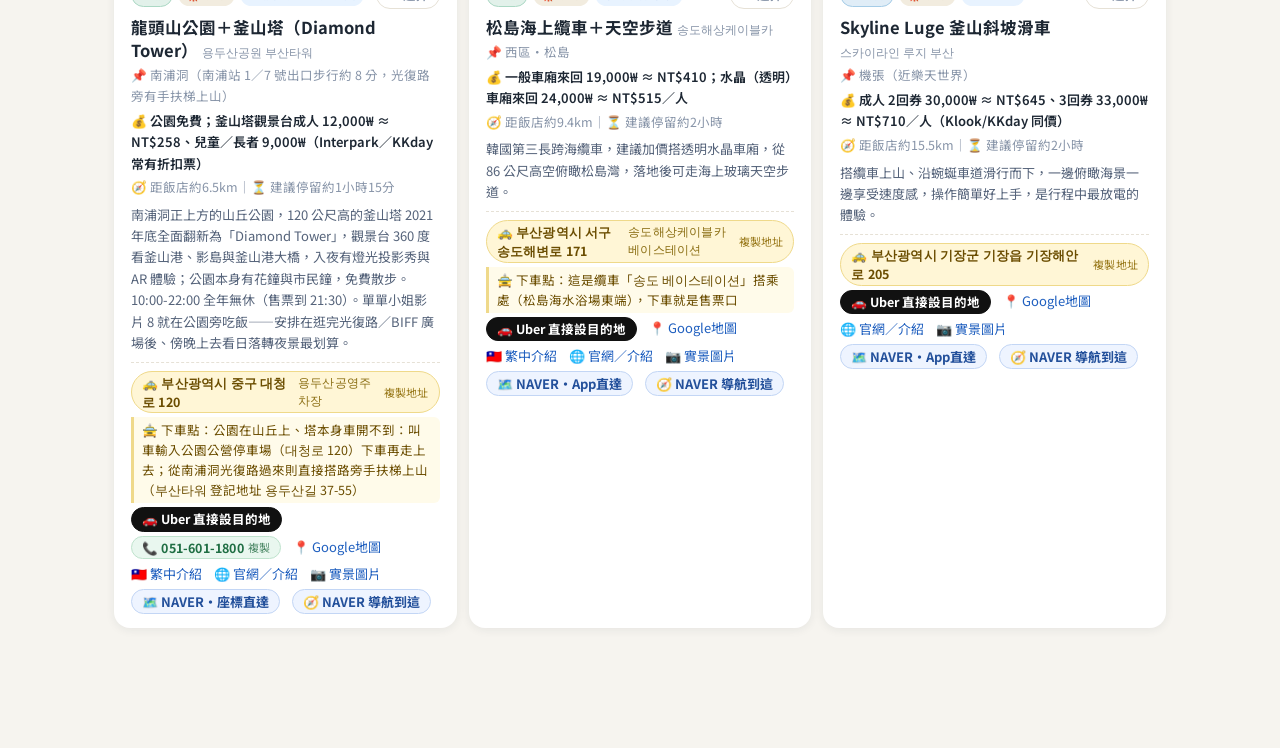
==== commit 368a81af: "五種按鈕全面核對：Google 144 筆逐一驗證、再移除兩家歇業店、Google 改「店名＋地址」搜 - Google地圖：144 個查詢用 Google 地圖搜尋端點逐一核對第一筆結果的座標與歇業" ====
--- a/index.html
+++ b/index.html
@@ -15,7 +15,7 @@
 <link rel="preconnect" href="https://fonts.googleapis.com">
 <link rel="preconnect" href="https://fonts.gstatic.com" crossorigin>
 <link href="https://fonts.googleapis.com/css2?family=Noto+Sans+TC:wght@400;500;700;900&display=swap" rel="stylesheet">
-<link rel="stylesheet" href="assets/style.css?v=20260925b">
+<link rel="stylesheet" href="assets/style.css?v=20260925c">
 </head>
 <body>
 
@@ -37,7 +37,7 @@
         <div class="ic"><div class="ic-t">✈️ 去程 9/26（六）</div>08:10 台中國際機場出發<br>約 11:30 抵達金海機場（韓國時間）</div>
         <div class="ic"><div class="ic-t">✈️ 回程 9/30（三）</div>15:00 金海機場出發<br>約 16:30 抵達台中（台灣時間）</div>
         <div class="ic"><div class="ic-t">🏨 住宿（已訂好）</div>釜山樂天飯店 Lotte Hotel Busan<br>
-          <a href="https://www.google.com/maps/search/?api=1&query=%EB%A1%AF%EB%8D%B0%ED%98%B8%ED%85%94%20%EB%B6%80%EC%82%B0" target="_blank" rel="noopener">📍 Google地圖</a>
+          <a href="https://www.google.com/maps/search/?api=1&query=%EB%A1%AF%EB%8D%B0%ED%98%B8%ED%85%94%20%EB%B6%80%EC%82%B0%20%EB%B6%80%EC%82%B0%EA%B4%91%EC%97%AD%EC%8B%9C%20%EB%B6%80%EC%82%B0%EC%A7%84%EA%B5%AC%20%EA%B0%80%EC%95%BC%EB%8C%80%EB%A1%9C%20772" target="_blank" rel="noopener">📍 Google地圖</a>
           <a href="https://www.lottehotel.com/busan-hotel/" target="_blank" rel="noopener">🌐 官網</a><br>
           <button type="button" class="addrbtn" data-addr="부산광역시 부산진구 가야대로 772" title="點一下複製飯店韓文地址，貼到 Uber／Kakao T 目的地">🚕 부산광역시 부산진구 가야대로 772 <em>複製飯店地址</em></button>
           <a class="uber" href="https://m.uber.com/ul/?action=setPickup&pickup=my_location&dropoff[latitude]=35.15682&dropoff[longitude]=129.05549&dropoff[nickname]=%EB%A1%AF%EB%8D%B0%ED%98%B8%ED%85%94%20%EB%B6%80%EC%82%B0&dropoff[formatted_address]=%EB%B6%80%EC%82%B0%EA%B4%91%EC%97%AD%EC%8B%9C%20%EB%B6%80%EC%82%B0%EC%A7%84%EA%B5%AC%20%EA%B0%80%EC%95%BC%EB%8C%80%EB%A1%9C%20772" target="_blank" rel="noopener" title="開 Uber App 並把目的地直接設成飯店">🚗 Uber 直接設目的地</a></div>
@@ -80,7 +80,7 @@
   <div class="wrap" id="result-inner"></div>
 </div>
 
-<script src="assets/data.js?v=20260925b"></script>
-<script src="assets/app.js?v=20260925b"></script>
+<script src="assets/data.js?v=20260925c"></script>
+<script src="assets/app.js?v=20260925c"></script>
 </body>
 </html>
